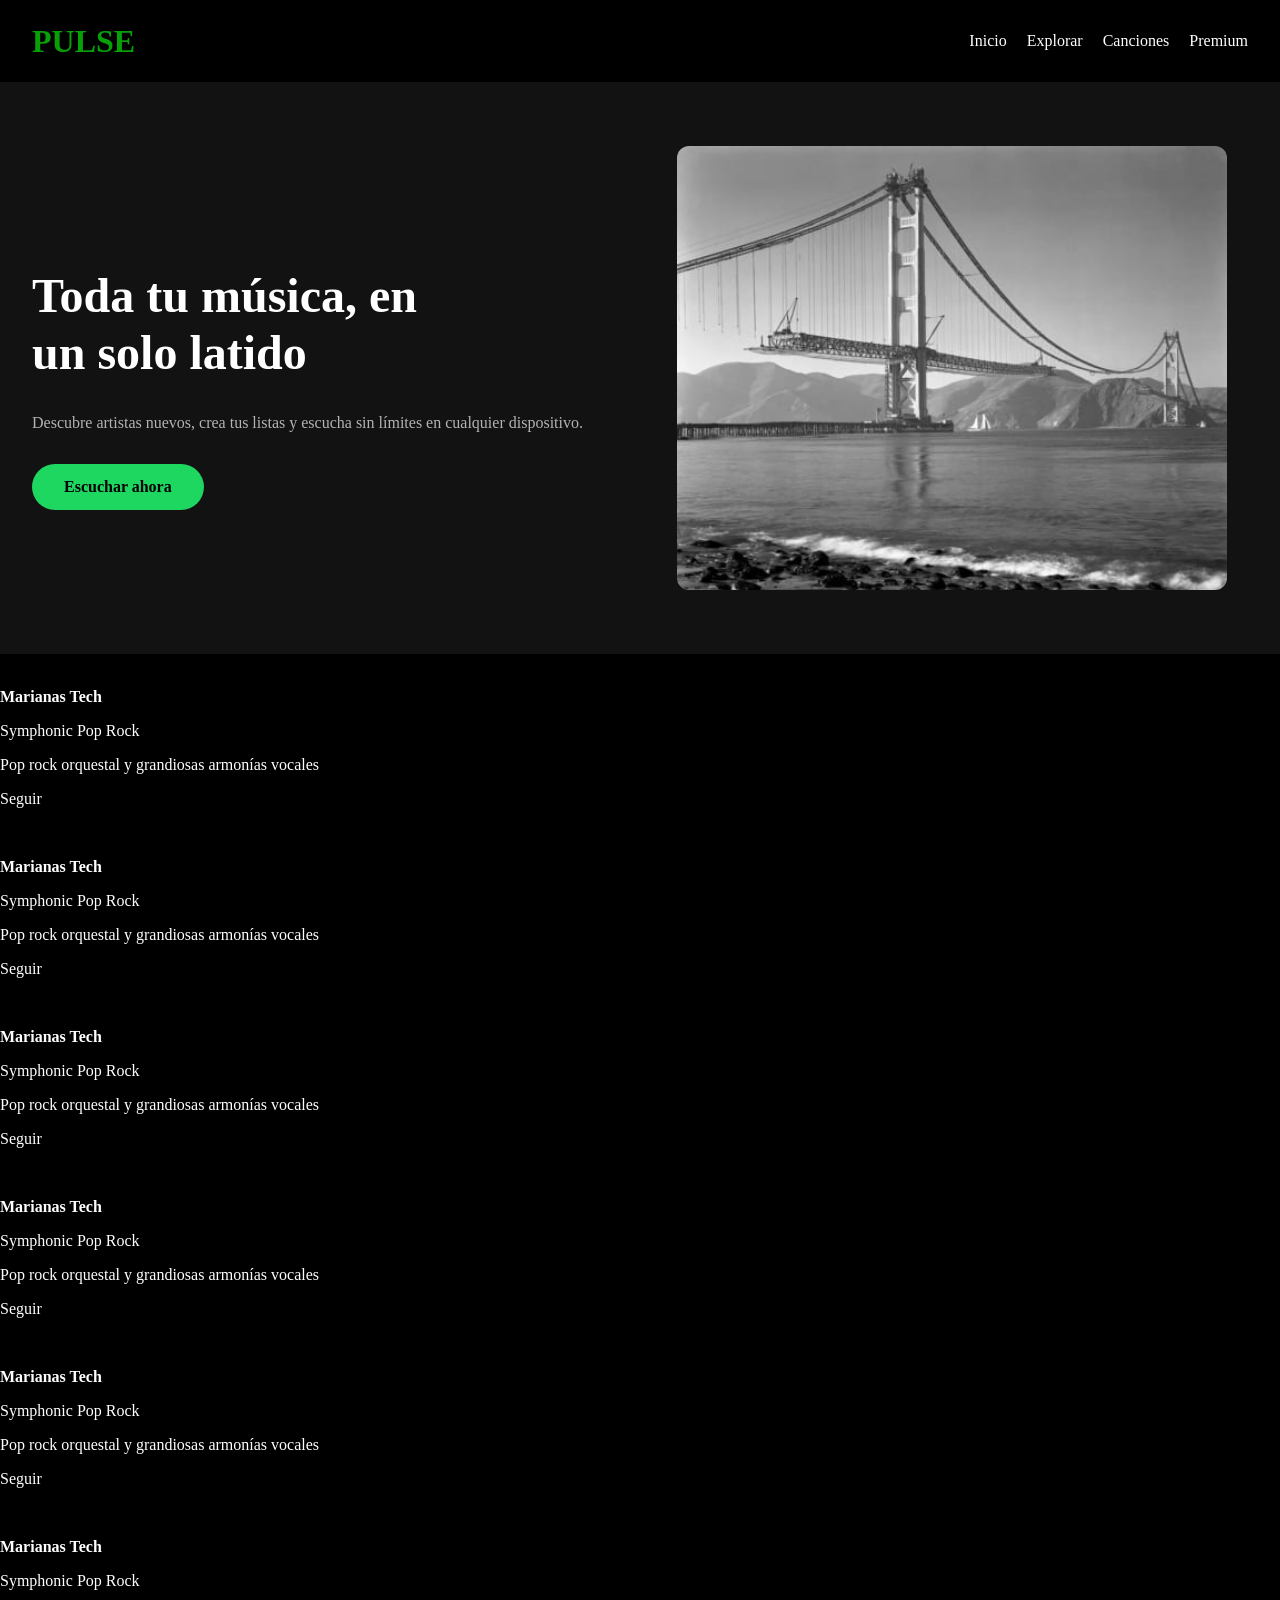
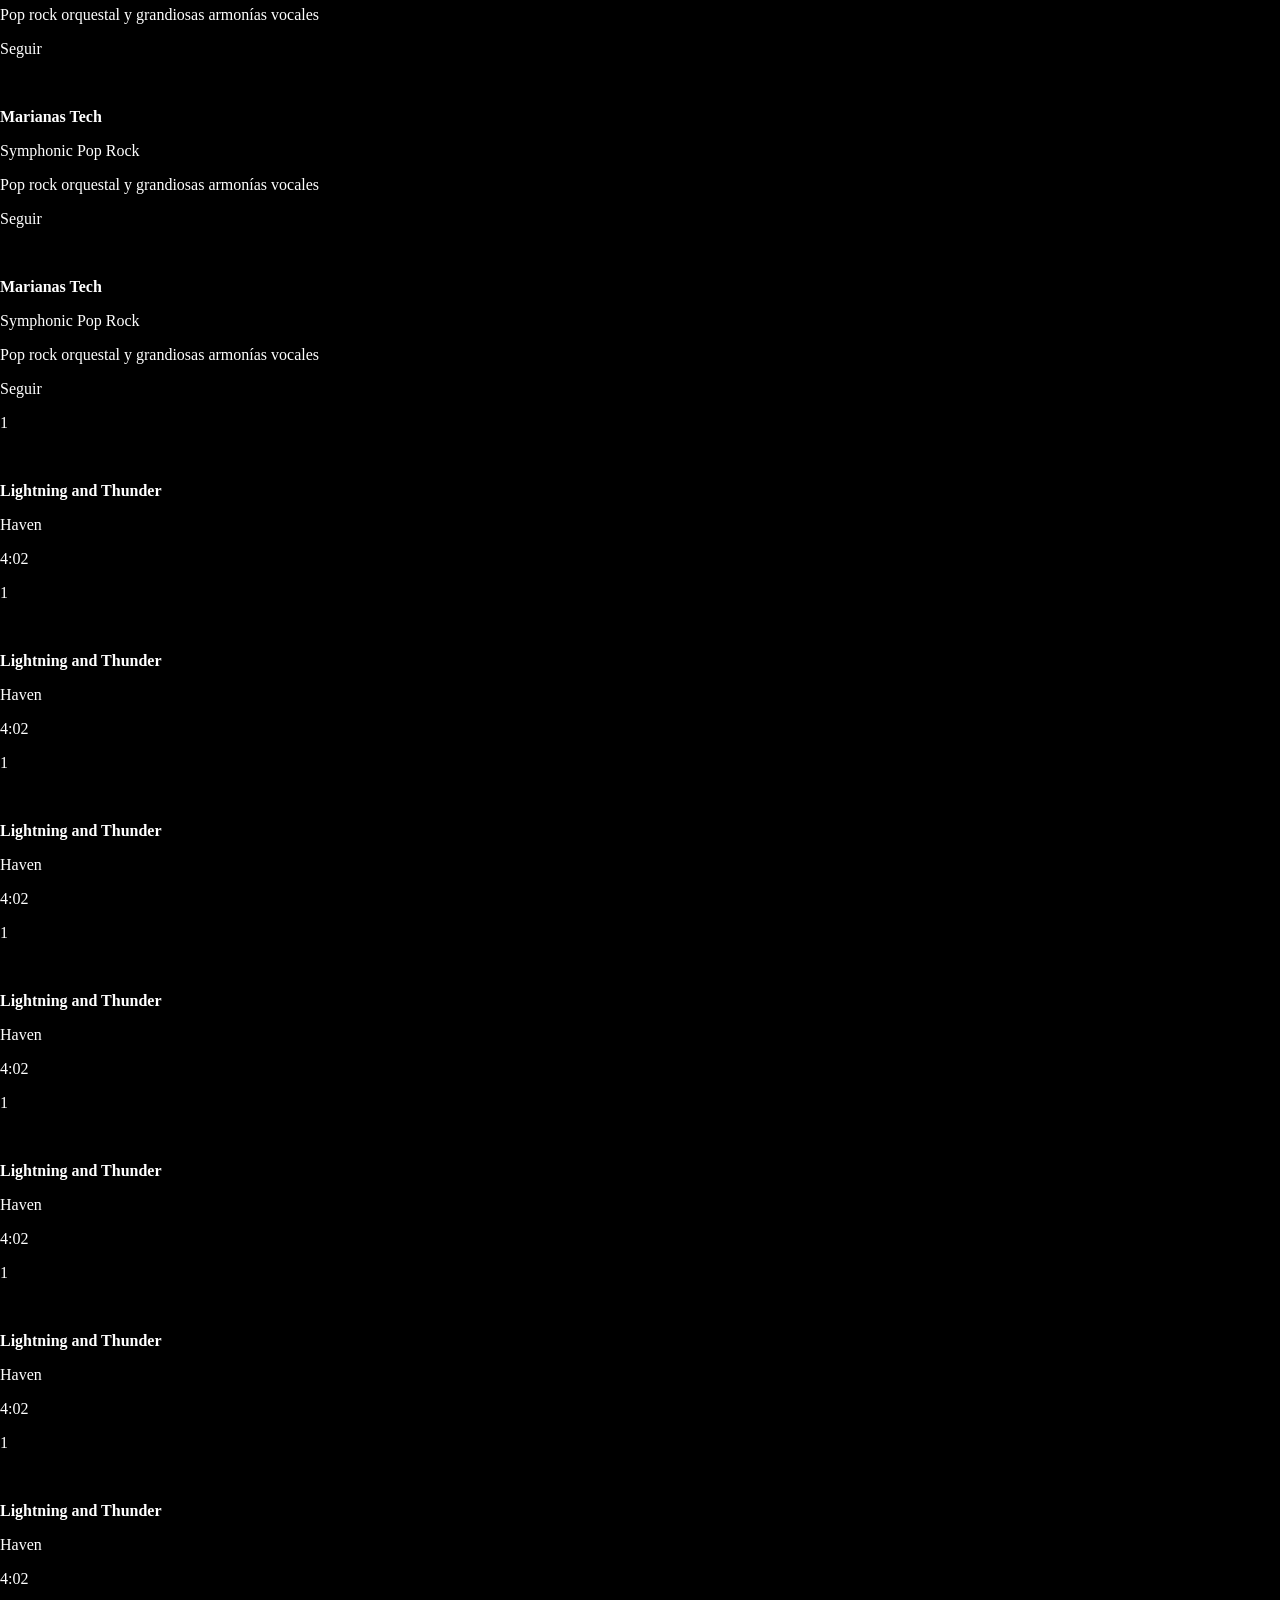
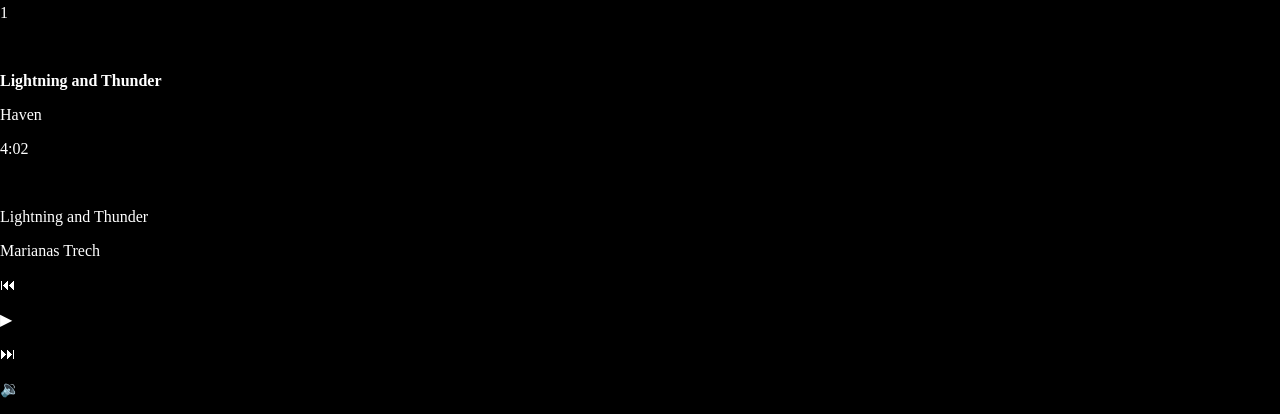
==== UT3/HernandezSanchezRodrigo_Flexbox/src/main.html @ 33fc1d74 "d" ====
<!DOCTYPE html>
<html lang="es">
<head>
    <meta charset="UTF-8">
    <meta name="viewport" content="width=ç, initial-scale=1.0">
    <title>Spotify - Flexbox</title>
    <link rel="stylesheet" href="../css/principal.css">
</head>
<body>
    <header>
        <h1>PULSE</h1>

        <nav>
            <ul>
                <li><a href="#">Inicio</a></li>
                <li><a href="#">Explorar</a></li>
                <li><a href="#">Canciones</a></li>
                <li><a href="#">Premium</a></li>
            </ul>
        </nav>
    </header>

    <main>
        
        <section class="hero">
            <div class="hero-texto">
                <h1>Toda tu música, en<br>un solo latido</h1>
                <p>Descubre artistas nuevos, crea tus listas y escucha sin límites en cualquier dispositivo.</p>
                <a href="#" class="btn-escuchar">Escuchar ahora</a>
            </div>
            <div class="hero-imagen">
                <img src="../img/goldenGate.jpg" alt="Puente en blanco y negro">
            </div>
        </section>

        <section id="artistas">
            <!--Tarjeta 1-->
            <div class="tarjetaArtista">
                <img src="" alt="">
                <p><strong>Marianas Tech</strong></p>
                <p>Symphonic Pop Rock</p>
                <p>Pop rock orquestal y grandiosas armonías vocales</p>
                <p>Seguir</p>
            </div>

            <!--Tarjeta 2-->
            <div class="tarjetaArtista">
                <img src="" alt="">
                <p><strong>Marianas Tech</strong></p>
                <p>Symphonic Pop Rock</p>
                <p>Pop rock orquestal y grandiosas armonías vocales</p>
                <p>Seguir</p>
            </div>

            <!--Tarjeta 3-->
            <div class="tarjetaArtista">
                <img src="" alt="">
                <p><strong>Marianas Tech</strong></p>
                <p>Symphonic Pop Rock</p>
                <p>Pop rock orquestal y grandiosas armonías vocales</p>
                <p>Seguir</p>
            </div>

            <!--Tarjeta 4-->
            <div class="tarjetaArtista">
                <img src="" alt="">
                <p><strong>Marianas Tech</strong></p>
                <p>Symphonic Pop Rock</p>
                <p>Pop rock orquestal y grandiosas armonías vocales</p>
                <p>Seguir</p>
            </div>

            <!--Tarjeta 5-->
            <div class="tarjetaArtista">
                <img src="" alt="">
                <p><strong>Marianas Tech</strong></p>
                <p>Symphonic Pop Rock</p>
                <p>Pop rock orquestal y grandiosas armonías vocales</p>
                <p>Seguir</p>
            </div>

            <!--Tarjeta 6-->
            <div class="tarjetaArtista">
                <img src="" alt="">
                <p><strong>Marianas Tech</strong></p>
                <p>Symphonic Pop Rock</p>
                <p>Pop rock orquestal y grandiosas armonías vocales</p>
                <p>Seguir</p>
            </div>

            <!--Tarjeta 7-->
            <div class="tarjetaArtista">
                <img src="" alt="">
                <p><strong>Marianas Tech</strong></p>
                <p>Symphonic Pop Rock</p>
                <p>Pop rock orquestal y grandiosas armonías vocales</p>
                <p>Seguir</p>
            </div>

            <!--Tarjeta 8-->
            <div class="tarjetaArtista">
                <img src="" alt="">
                <p><strong>Marianas Tech</strong></p>
                <p>Symphonic Pop Rock</p>
                <p>Pop rock orquestal y grandiosas armonías vocales</p>
                <p>Seguir</p>
            </div>
        </section>
        
        <section id="listaCanciones">

            <!--Canción 1-->
            <div class="listaCanciones">
                <p>1</p>
                <img src="" alt="">
                <p><strong>Lightning and Thunder</strong></p>
                <p>Haven</p>
                <p>4:02</p>
            </div>

            <!--Canción 2-->
            <div class="listaCanciones">
                <p>1</p>
                <img src="" alt="">
                <p><strong>Lightning and Thunder</strong></p>
                <p>Haven</p>
                <p>4:02</p>
            </div>

            <!--Canción 3-->
            <div class="listaCanciones">
                <p>1</p>
                <img src="" alt="">
                <p><strong>Lightning and Thunder</strong></p>
                <p>Haven</p>
                <p>4:02</p>
            </div>

            <!--Canción 4-->
            <div class="listaCanciones">
                <p>1</p>
                <img src="" alt="">
                <p><strong>Lightning and Thunder</strong></p>
                <p>Haven</p>
                <p>4:02</p>
            </div>

            <!--Canción 5-->
            <div class="listaCanciones">
                <p>1</p>
                <img src="" alt="">
                <p><strong>Lightning and Thunder</strong></p>
                <p>Haven</p>
                <p>4:02</p>
            </div>

            <!--Canción 6-->
            <div class="listaCanciones">
                <p>1</p>
                <img src="" alt="">
                <p><strong>Lightning and Thunder</strong></p>
                <p>Haven</p>
                <p>4:02</p>
            </div>

            <!--Canción 7-->
            <div class="listaCanciones">
                <p>1</p>
                <img src="" alt="">
                <p><strong>Lightning and Thunder</strong></p>
                <p>Haven</p>
                <p>4:02</p>
            </div>

            <!--Canción 8-->
            <div class="listaCanciones">
                <p>1</p>
                <img src="" alt="">
                <p><strong>Lightning and Thunder</strong></p>
                <p>Haven</p>
                <p>4:02</p>
            </div>
        </section>
    </main>

    <footer id="reproductor">
        <img src="" alt="">
        <p>Lightning and Thunder</p>
        <p>Marianas Trech</p>

        <p>⏮</p>
        <p>▶</p>
        <p>⏭</p>

        <p>🔉</p>

    </footer>
        
</body>
</html>
---- UT3/HernandezSanchezRodrigo_Flexbox/css/principal.css ----
body{
    background-color: black;
    color: white;
    margin: 0;
}

a{
    text-decoration: none;
    color: white;
}

a:visited{
    color: white;
}

header{
    display: flex;
    flex-direction: column;    
    align-items: center;    
    justify-content: center;
    padding: 16px;
}

header nav {
    display: flex;
    align-items: center;
}
header h1 {
    color: rgb(7, 161, 7);
    margin: 0;
}

header ul{
    display: flex;
    list-style: none;
    padding: 0;
    gap: 20px;
}

@media (min-width: 768px) {
    header {
        flex-direction: row;       
        justify-content: space-between; 
        align-items: center;       
        padding: 16px 32px;
    }
}

.hero {
    display: flex;
    flex-direction: row;       
    flex-wrap: wrap;          
    justify-content: space-between;
    align-items: center;
    background-color: #121212; 
    color: white;
    padding: 64px 32px;
    gap: 32px;
}

.hero-texto {
    display: flex;
    flex-direction: column;    
    justify-content: center;
    flex: 1;                   
    min-width: 300px;         
}

.hero-texto h1 {
    font-size: 48px;
    font-weight: bold;
    margin-bottom: 16px;
    line-height: 1.2;
}

.hero-texto p {
    font-size: 16px;
    color: #b3b3b3;
    margin-bottom: 32px;
}

.btn-escuchar {
    display: inline-flex;
    align-items: center;
    justify-content: center;
    background-color: #1ed760;
    color: black;
    font-weight: bold;
    padding: 14px 32px;
    border-radius: 30px;
    text-decoration: none;
    width: fit-content;
}

.hero-imagen {
    display: flex;
    flex: 1;
    justify-content: center;
    align-items: center;
    min-width: 300px;
}

.hero-imagen img {
    width: 100%;
    max-width: 550px;
    height: auto;
    border-radius: 12px;        
    object-fit: cover;
}

@media (max-width: 768px) {
    .hero {
        flex-direction: column; 
        text-align: left;
    }
    
    .hero-texto {
        align-items: flex-start;
    }
}
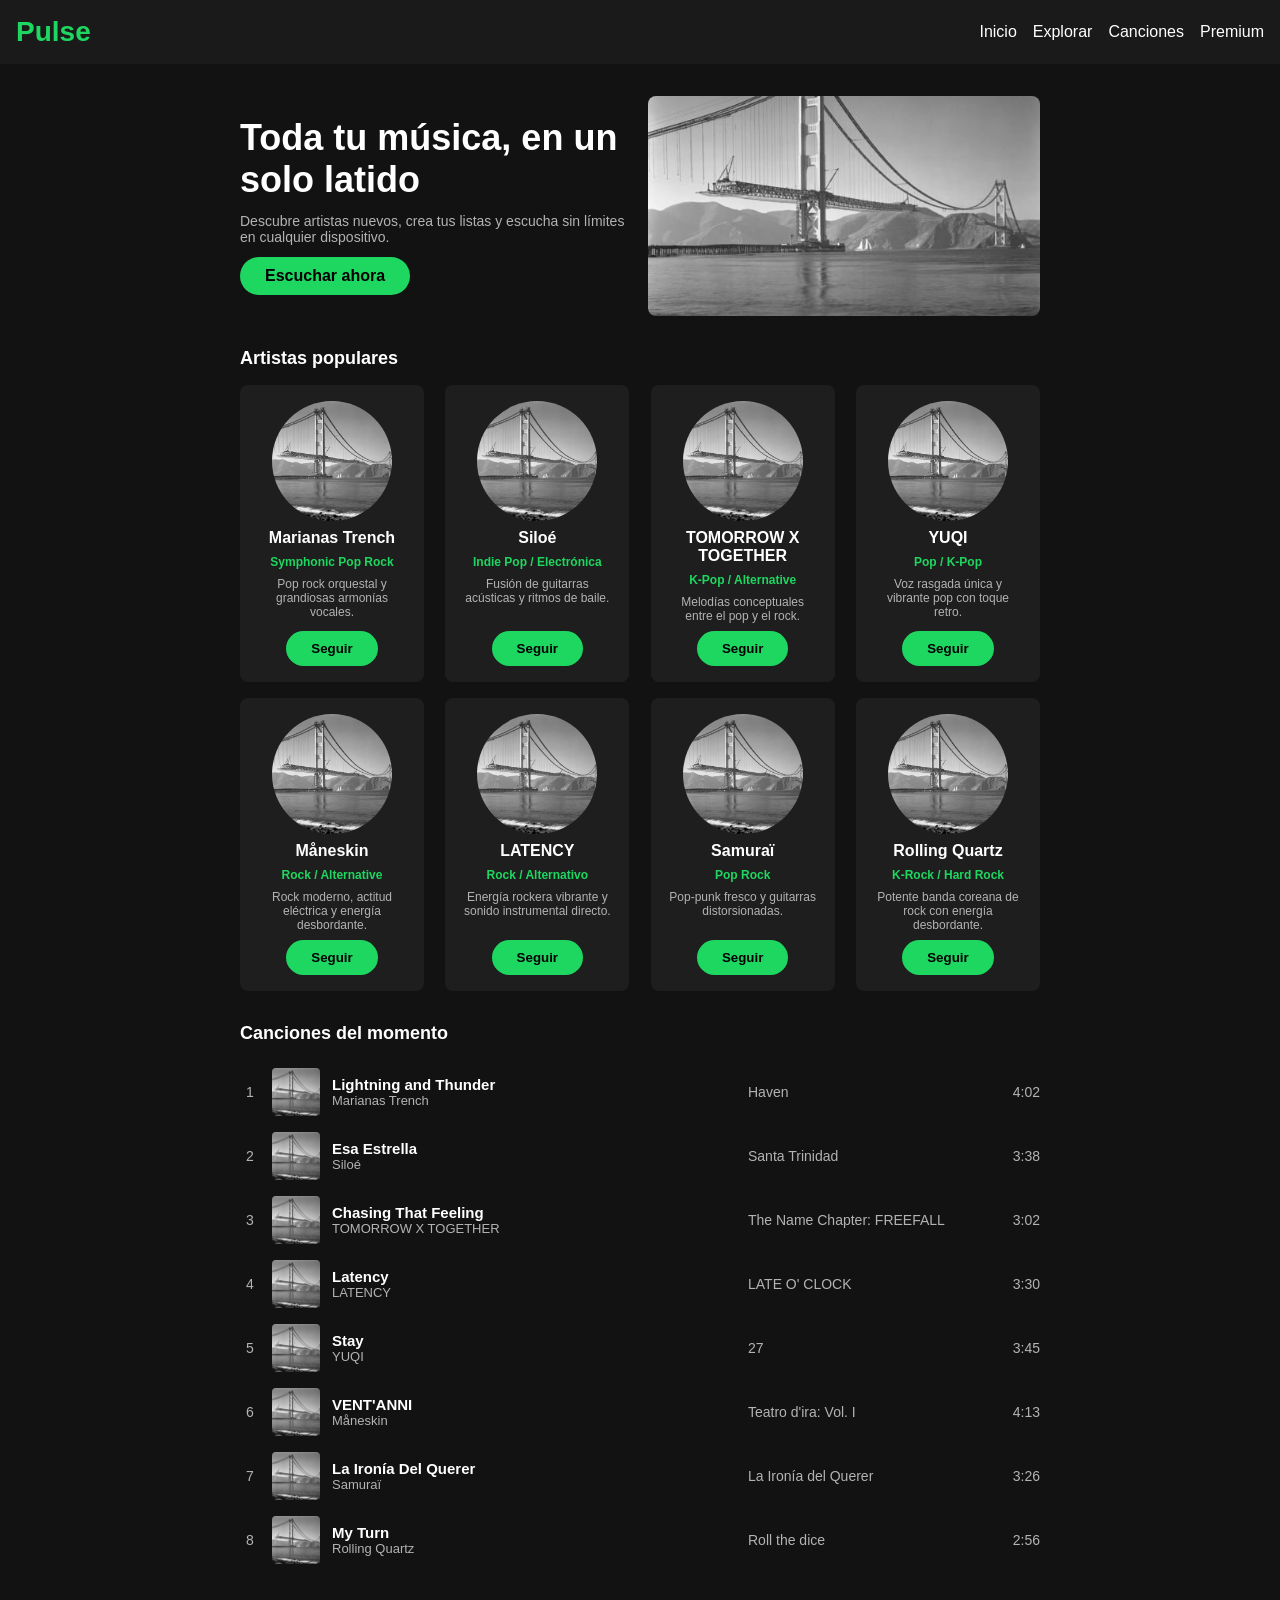
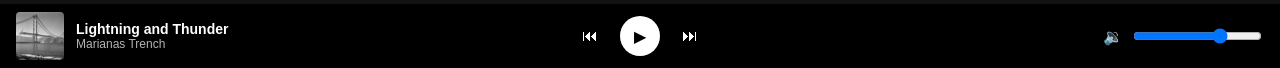
==== commit c11b2355: "asjd" ====
--- a/UT3/HernandezSanchezRodrigo_Flexbox/src/main.html
+++ b/UT3/HernandezSanchezRodrigo_Flexbox/src/main.html
@@ -2,199 +2,238 @@
 <html lang="es">
 <head>
     <meta charset="UTF-8">
-    <meta name="viewport" content="width=ç, initial-scale=1.0">
-    <title>Spotify - Flexbox</title>
+    <meta name="viewport" content="width=device-width, initial-scale=1.0">
+    <title>Pulse - Flexbox</title>
     <link rel="stylesheet" href="../css/principal.css">
 </head>
+
 <body>
-    <header>
-        <h1>PULSE</h1>
+    <header class="cabecera">
+        <a href="#" class="logo"><strong>Pulse</strong></a>
 
         <nav>
-            <ul>
+            <ul class="menu">
                 <li><a href="#">Inicio</a></li>
-                <li><a href="#">Explorar</a></li>
-                <li><a href="#">Canciones</a></li>
+                <li><a href="#artistas">Explorar</a></li>
+                <li><a href="#canciones">Canciones</a></li>
                 <li><a href="#">Premium</a></li>
             </ul>
         </nav>
     </header>
 
-    <main>
-        
+    <main class="contenido">
+
+        <!--Hero-->
         <section class="hero">
             <div class="hero-texto">
-                <h1>Toda tu música, en<br>un solo latido</h1>
+                <h1>Toda tu música, en un solo latido</h1>
                 <p>Descubre artistas nuevos, crea tus listas y escucha sin límites en cualquier dispositivo.</p>
-                <a href="#" class="btn-escuchar">Escuchar ahora</a>
-            </div>
+                <a href="#" class="boton"><strong>Escuchar ahora</strong></a>
+
+            </div>
+            
             <div class="hero-imagen">
                 <img src="../img/goldenGate.jpg" alt="Puente en blanco y negro">
             </div>
         </section>
 
-        <section id="artistas">
-            <!--Tarjeta 1-->
-            <div class="tarjetaArtista">
-                <img src="" alt="">
-                <p><strong>Marianas Tech</strong></p>
-                <p>Symphonic Pop Rock</p>
-                <p>Pop rock orquestal y grandiosas armonías vocales</p>
-                <p>Seguir</p>
-            </div>
-
-            <!--Tarjeta 2-->
-            <div class="tarjetaArtista">
-                <img src="" alt="">
-                <p><strong>Marianas Tech</strong></p>
-                <p>Symphonic Pop Rock</p>
-                <p>Pop rock orquestal y grandiosas armonías vocales</p>
-                <p>Seguir</p>
-            </div>
-
-            <!--Tarjeta 3-->
-            <div class="tarjetaArtista">
-                <img src="" alt="">
-                <p><strong>Marianas Tech</strong></p>
-                <p>Symphonic Pop Rock</p>
-                <p>Pop rock orquestal y grandiosas armonías vocales</p>
-                <p>Seguir</p>
-            </div>
-
-            <!--Tarjeta 4-->
-            <div class="tarjetaArtista">
-                <img src="" alt="">
-                <p><strong>Marianas Tech</strong></p>
-                <p>Symphonic Pop Rock</p>
-                <p>Pop rock orquestal y grandiosas armonías vocales</p>
-                <p>Seguir</p>
-            </div>
-
-            <!--Tarjeta 5-->
-            <div class="tarjetaArtista">
-                <img src="" alt="">
-                <p><strong>Marianas Tech</strong></p>
-                <p>Symphonic Pop Rock</p>
-                <p>Pop rock orquestal y grandiosas armonías vocales</p>
-                <p>Seguir</p>
-            </div>
-
-            <!--Tarjeta 6-->
-            <div class="tarjetaArtista">
-                <img src="" alt="">
-                <p><strong>Marianas Tech</strong></p>
-                <p>Symphonic Pop Rock</p>
-                <p>Pop rock orquestal y grandiosas armonías vocales</p>
-                <p>Seguir</p>
-            </div>
-
-            <!--Tarjeta 7-->
-            <div class="tarjetaArtista">
-                <img src="" alt="">
-                <p><strong>Marianas Tech</strong></p>
-                <p>Symphonic Pop Rock</p>
-                <p>Pop rock orquestal y grandiosas armonías vocales</p>
-                <p>Seguir</p>
-            </div>
-
-            <!--Tarjeta 8-->
-            <div class="tarjetaArtista">
-                <img src="" alt="">
-                <p><strong>Marianas Tech</strong></p>
-                <p>Symphonic Pop Rock</p>
-                <p>Pop rock orquestal y grandiosas armonías vocales</p>
-                <p>Seguir</p>
+        <!--Artistas-->
+        <section id="artistas" class="artistas">
+            <h2>Artistas populares</h2>
+
+            <div class="artistas-lista">
+
+                <!--1-->
+                <article class="artista">
+                    <img src="../img/goldenGate.jpg" alt="Foto de Marianas Trench">
+                    <h3>Marianas Trench</h3>
+                    <p class="artista-genero">Symphonic Pop Rock</p>
+                    <p class="artista-descripcion">Pop rock orquestal y grandiosas armonías vocales.</p>
+                    <button type="button" class="boton">Seguir</button>
+                </article>
+
+                <!--2-->
+                <article class="artista">
+                    <img src="../img/goldenGate.jpg" alt="Foto de Siloé">
+                    <h3>Siloé</h3>
+                    <p class="artista-genero">Indie Pop / Electrónica</p>
+                    <p class="artista-descripcion">Fusión de guitarras acústicas y ritmos de baile.</p>
+                    <button type="button" class="boton">Seguir</button>
+                </article>
+
+                <!--3-->
+                <article class="artista">
+                    <img src="../img/goldenGate.jpg" alt="Foto de TOMORROW X TOGETHER">
+                    <h3>TOMORROW X TOGETHER</h3>
+                    <p class="artista-genero">K-Pop / Alternative</p>
+                    <p class="artista-descripcion">Melodías conceptuales entre el pop y el rock.</p>
+                    <button type="button" class="boton">Seguir</button>
+                </article>
+
+                <!--4-->
+                <article class="artista">
+                    <img src="../img/goldenGate.jpg" alt="Foto de YUQI">
+                    <h3>YUQI</h3>
+                    <p class="artista-genero">Pop / K-Pop</p>
+                    <p class="artista-descripcion">Voz rasgada única y vibrante pop con toque retro.</p>
+                    <button type="button" class="boton">Seguir</button>
+                </article>
+
+                <!--5-->
+                <article class="artista">
+                    <img src="../img/goldenGate.jpg" alt="Foto de Måneskin">
+                    <h3>Måneskin</h3>
+                    <p class="artista-genero">Rock / Alternative</p>
+                    <p class="artista-descripcion">Rock moderno, actitud eléctrica y energía desbordante.</p>
+                    <button type="button" class="boton">Seguir</button>
+                </article>
+
+                <!--6-->
+                <article class="artista">
+                    <img src="../img/goldenGate.jpg" alt="Foto de LATENCY">
+                    <h3>LATENCY</h3>
+                    <p class="artista-genero">Rock / Alternativo</p>
+                    <p class="artista-descripcion">Energía rockera vibrante y sonido instrumental directo.</p>
+                    <button type="button" class="boton">Seguir</button>
+                </article>
+
+                <!--7-->
+                <article class="artista">
+                    <img src="../img/goldenGate.jpg" alt="Foto de Samuraï">
+                    <h3>Samuraï</h3>
+                    <p class="artista-genero">Pop Rock</p>
+                    <p class="artista-descripcion">Pop-punk fresco y guitarras distorsionadas.</p>
+                    <button type="button" class="boton">Seguir</button>
+                </article>
+
+                <!--8-->
+                <article class="artista">
+                    <img src="../img/goldenGate.jpg" alt="Foto de Rolling Quartz">
+                    <h3>Rolling Quartz</h3>
+                    <p class="artista-genero">K-Rock / Hard Rock</p>
+                    <p class="artista-descripcion">Potente banda coreana de rock con energía desbordante.</p>
+                    <button type="button" class="boton">Seguir</button>
+                </article>
+
             </div>
         </section>
-        
-        <section id="listaCanciones">
-
-            <!--Canción 1-->
-            <div class="listaCanciones">
-                <p>1</p>
-                <img src="" alt="">
-                <p><strong>Lightning and Thunder</strong></p>
-                <p>Haven</p>
-                <p>4:02</p>
-            </div>
-
-            <!--Canción 2-->
-            <div class="listaCanciones">
-                <p>1</p>
-                <img src="" alt="">
-                <p><strong>Lightning and Thunder</strong></p>
-                <p>Haven</p>
-                <p>4:02</p>
-            </div>
-
-            <!--Canción 3-->
-            <div class="listaCanciones">
-                <p>1</p>
-                <img src="" alt="">
-                <p><strong>Lightning and Thunder</strong></p>
-                <p>Haven</p>
-                <p>4:02</p>
-            </div>
-
-            <!--Canción 4-->
-            <div class="listaCanciones">
-                <p>1</p>
-                <img src="" alt="">
-                <p><strong>Lightning and Thunder</strong></p>
-                <p>Haven</p>
-                <p>4:02</p>
-            </div>
-
-            <!--Canción 5-->
-            <div class="listaCanciones">
-                <p>1</p>
-                <img src="" alt="">
-                <p><strong>Lightning and Thunder</strong></p>
-                <p>Haven</p>
-                <p>4:02</p>
-            </div>
-
-            <!--Canción 6-->
-            <div class="listaCanciones">
-                <p>1</p>
-                <img src="" alt="">
-                <p><strong>Lightning and Thunder</strong></p>
-                <p>Haven</p>
-                <p>4:02</p>
-            </div>
-
-            <!--Canción 7-->
-            <div class="listaCanciones">
-                <p>1</p>
-                <img src="" alt="">
-                <p><strong>Lightning and Thunder</strong></p>
-                <p>Haven</p>
-                <p>4:02</p>
-            </div>
-
-            <!--Canción 8-->
-            <div class="listaCanciones">
-                <p>1</p>
-                <img src="" alt="">
-                <p><strong>Lightning and Thunder</strong></p>
-                <p>Haven</p>
-                <p>4:02</p>
-            </div>
+
+        <!--Canciones-->
+        <section id="canciones" class="canciones">
+            <h2>Canciones del momento</h2>
+
+            <ol class="canciones-lista">
+                <li class="cancion">
+                    <span class="cancion-numero">1</span>
+                    <img src="../img/goldenGate.jpg" alt="Portada de Haven">
+                    <div class="cancion-info">
+                        <h3>Lightning and Thunder</h3>
+                        <p>Marianas Trench</p>
+                    </div>
+                    <p class="cancion-album">Haven</p>
+                    <p class="cancion-duracion">4:02</p>
+                </li>
+
+                <li class="cancion">
+                    <span class="cancion-numero">2</span>
+                    <img src="../img/goldenGate.jpg" alt="Portada de Santa Trinidad">
+                    <div class="cancion-info">
+                        <h3>Esa Estrella</h3>
+                        <p>Siloé</p>
+                    </div>
+                    <p class="cancion-album">Santa Trinidad</p>
+                    <p class="cancion-duracion">3:38</p>
+                </li>
+
+                <li class="cancion">
+                    <span class="cancion-numero">3</span>
+                    <img src="../img/goldenGate.jpg" alt="Portada de The Name Chapter: FREEFALL">
+                    <div class="cancion-info">
+                        <h3>Chasing That Feeling</h3>
+                        <p>TOMORROW X TOGETHER</p>
+                    </div>
+                    <p class="cancion-album">The Name Chapter: FREEFALL</p>
+                    <p class="cancion-duracion">3:02</p>
+                </li>
+
+                <li class="cancion">
+                    <span class="cancion-numero">4</span>
+                    <img src="../img/goldenGate.jpg" alt="Portada de LATE O' CLOCK">
+                    <div class="cancion-info">
+                        <h3>Latency</h3>
+                        <p>LATENCY</p>
+                    </div>
+                    <p class="cancion-album">LATE O' CLOCK</p>
+                    <p class="cancion-duracion">3:30</p>
+                </li>
+
+                <li class="cancion">
+                    <span class="cancion-numero">5</span>
+                    <img src="../img/goldenGate.jpg" alt="Portada de 27">
+                    <div class="cancion-info">
+                        <h3>Stay</h3>
+                        <p>YUQI</p>
+                    </div>
+                    <p class="cancion-album">27</p>
+                    <p class="cancion-duracion">3:45</p>
+                </li>
+
+                <li class="cancion">
+                    <span class="cancion-numero">6</span>
+                    <img src="../img/goldenGate.jpg" alt="Portada de Teatro d'ira: Vol. I">
+                    <div class="cancion-info">
+                        <h3>VENT'ANNI</h3>
+                        <p>Måneskin</p>
+                    </div>
+                    <p class="cancion-album">Teatro d'ira: Vol. I</p>
+                    <p class="cancion-duracion">4:13</p>
+                </li>
+
+                <li class="cancion">
+                    <span class="cancion-numero">7</span>
+                    <img src="../img/goldenGate.jpg" alt="Portada de La Ironía del Querer">
+                    <div class="cancion-info">
+                        <h3>La Ironía Del Querer</h3>
+                        <p>Samuraï</p>
+                    </div>
+                    <p class="cancion-album">La Ironía del Querer</p>
+                    <p class="cancion-duracion">3:26</p>
+                </li>
+
+                <li class="cancion">
+                    <span class="cancion-numero">8</span>
+                    <img src="../img/goldenGate.jpg" alt="Portada de Roll the dice">
+                    <div class="cancion-info">
+                        <h3>My Turn</h3>
+                        <p>Rolling Quartz</p>
+                    </div>
+                    <p class="cancion-album">Roll the dice</p>
+                    <p class="cancion-duracion">2:56</p>
+                </li>
+            </ol>
         </section>
     </main>
 
-    <footer id="reproductor">
-        <img src="" alt="">
-        <p>Lightning and Thunder</p>
-        <p>Marianas Trech</p>
-
-        <p>⏮</p>
-        <p>▶</p>
-        <p>⏭</p>
-
-        <p>🔉</p>
-
+    <!--Reproductor-->
+    <footer class="reproductor">
+        <div class="reproductor-cancion">
+            <img src="../img/goldenGate.jpg" alt="Portada de Haven">
+            <div class="reproductor-datos">
+                <p class="reproductor-titulo">Lightning and Thunder</p>
+                <p class="reproductor-artista">Marianas Trench</p>
+            </div>
+        </div>
+
+        <div class="reproductor-controles">
+            <button type="button" class="control control-extra">⏮</button>
+            <button type="button" class="control control-play">▶</button>
+            <button type="button" class="control control-extra">⏭</button>
+        </div>
+
+        <div class="reproductor-volumen">
+            <span>🔉</span>
+            <input type="range" min="0" max="100" value="70">
+        </div>
     </footer>
-        
 </body>
 </html>
--- a/UT3/HernandezSanchezRodrigo_Flexbox/css/principal.css
+++ b/UT3/HernandezSanchezRodrigo_Flexbox/css/principal.css
@@ -1,120 +1,446 @@
-body{
-    background-color: black;
-    color: white;
+/*VARIABLES*/
+:root {
+    --verde: #1ed760;
+    --fondo: #121212;
+    --cabecera: #1a1a1a;
+    --tarjeta: #1e1e1e;
+    --gris: #b3b3b3;
+    --blanco: white;
+    --negro: black;
+
+    --espacio-s: 8px;
+    --espacio-m: 16px;
+    --espacio-l: 32px;
+}
+
+/*BODY*/
+/* El html mide toda la ventana para que el min-height del body funcione */
+html {
+    height: 100%;
+}
+
+/* Columna flex que mide como mínimo toda la ventana */
+body {
     margin: 0;
-}
-
-a{
+    min-height: 100%;
+    display: flex;
+    flex-direction: column;
+    font-family: Arial, sans-serif;
+    background-color: var(--fondo);
+    color: var(--blanco);
+}
+
+/* Enlaces sin subrayado */
+a {
     text-decoration: none;
-    color: white;
-}
-
-a:visited{
-    color: white;
-}
-
-header{
-    display: flex;
-    flex-direction: column;    
-    align-items: center;    
+}
+
+/* Las imágenes no se salen de su contenedor */
+img {
+    max-width: 100%;
+}
+
+/* Quita el margen por defecto de títulos y párrafos */
+.hero-texto h1,
+.hero-texto p,
+.artista h3,
+.artista-genero,
+.artista-descripcion,
+.cancion-info h3,
+.cancion-info p,
+.cancion-album,
+.cancion-duracion,
+.reproductor-titulo,
+.reproductor-artista {
+    margin: 0;
+}
+
+/* Botón verde reutilizable, con el texto centrado */
+.boton {
+    display: flex;
     justify-content: center;
-    padding: 16px;
-}
-
-header nav {
-    display: flex;
-    align-items: center;
-}
-header h1 {
-    color: rgb(7, 161, 7);
+    padding: 10px 25px;
+    border: none;
+    border-radius: 30px;
+    background-color: var(--verde);
+    color: var(--negro);
+    font-weight: bold;
+}
+
+/* ---------- HEADER ---------- */
+/* Móvil: logo arriba y menú debajo, todo centrado */
+.cabecera {
+    display: flex;
+    flex-direction: column;
+    align-items: center;
+    gap: var(--espacio-s);
+    padding: var(--espacio-m);
+    background-color: var(--cabecera);
+}
+
+/* Logo verde */
+.logo {
+    font-size: 28px;
+    font-weight: bold;
+    color: var(--verde);
+}
+
+/* Menú en fila que salta de línea si no cabe */
+.menu {
+    display: flex;
+    flex-wrap: wrap;
+    justify-content: center;
+    gap: var(--espacio-m);
     margin: 0;
-}
-
-header ul{
-    display: flex;
+    padding: 0;
     list-style: none;
-    padding: 0;
-    gap: 20px;
-}
-
-@media (min-width: 768px) {
-    header {
-        flex-direction: row;       
-        justify-content: space-between; 
-        align-items: center;       
-        padding: 16px 32px;
-    }
-}
-
+}
+
+/* Enlaces del menú en blanco */
+.menu a {
+    color: var(--blanco);
+}
+
+/* ---------- MAIN ---------- */
+/* Ocupa el espacio libre (empuja el reproductor abajo) y se centra */
+.contenido {
+    flex: 1;
+    width: 90%;
+    max-width: 800px;
+    margin: 0 auto;
+    padding: var(--espacio-m) 0;
+}
+
+/* ---------- HERO ---------- */
+/* Móvil: texto y luego imagen, en columna y centrados */
 .hero {
     display: flex;
-    flex-direction: row;       
-    flex-wrap: wrap;          
-    justify-content: space-between;
-    align-items: center;
-    background-color: #121212; 
-    color: white;
-    padding: 64px 32px;
-    gap: 32px;
-}
-
+    flex-direction: column;
+    align-items: center;
+    gap: var(--espacio-m);
+    margin-bottom: var(--espacio-l);
+    text-align: center;
+}
+
+/* Título, párrafo y botón en columna centrada */
 .hero-texto {
     display: flex;
-    flex-direction: column;    
-    justify-content: center;
-    flex: 1;                   
-    min-width: 300px;         
-}
-
+    flex-direction: column;
+    align-items: center;
+    gap: 12px;
+}
+
+/* Título del hero */
 .hero-texto h1 {
-    font-size: 48px;
-    font-weight: bold;
-    margin-bottom: 16px;
-    line-height: 1.2;
-}
-
+    font-size: 24px;
+}
+
+/* Párrafo del hero en gris */
 .hero-texto p {
-    font-size: 16px;
-    color: #b3b3b3;
-    margin-bottom: 32px;
-}
-
-.btn-escuchar {
-    display: inline-flex;
-    align-items: center;
-    justify-content: center;
-    background-color: #1ed760;
-    color: black;
-    font-weight: bold;
-    padding: 14px 32px;
-    border-radius: 30px;
-    text-decoration: none;
-    width: fit-content;
-}
-
+    font-size: 14px;
+    color: var(--gris);
+}
+
+/* Contenedor de la imagen: flex quita el hueco bajo la imagen */
 .hero-imagen {
     display: flex;
-    flex: 1;
-    justify-content: center;
-    align-items: center;
-    min-width: 300px;
-}
-
+    width: 100%;
+    min-width: 0;
+}
+
+/* Imagen del hero a todo el ancho de su contenedor */
 .hero-imagen img {
     width: 100%;
-    max-width: 550px;
-    height: auto;
-    border-radius: 12px;        
+    height: 220px;
     object-fit: cover;
-}
-
-@media (max-width: 768px) {
+    border-radius: 8px;
+}
+
+/* ---------- ARTISTAS ---------- */
+/* Títulos de las secciones de artistas y canciones */
+.artistas h2, .canciones h2 {
+    margin: 0 0 var(--espacio-m) 0;
+    font-size: 18px;
+}
+
+/* Cards en fila que saltan de línea; las de una fila miden lo mismo de alto */
+.artistas-lista {
+    display: flex;
+    flex-direction: column;
+    flex-wrap: wrap;
+    gap: var(--espacio-m);
+    margin-bottom: var(--espacio-l);
+}
+
+/* Móvil: 1 card por línea; el width no crece, así la última fila no se estira */
+.artista {
+    display: flex;
+    flex-direction: column;
+    align-items: center;
+    gap: var(--espacio-s);
+    padding: var(--espacio-m);
+    background-color: var(--tarjeta);
+    border-radius: 8px;
+    text-align: center;
+}
+
+/* Imagen redonda sin deformarse */
+.artista img {
+    width: 120px;
+    height: 120px;
+    object-fit: cover;
+    border-radius: 50%;
+}
+
+/* Nombre del artista */
+.artista h3 {
+    font-size: 16px;
+}
+
+/* Género en verde */
+.artista-genero {
+    font-size: 12px;
+    font-weight: bold;
+    color: var(--verde);
+}
+
+/* Descripción en gris */
+.artista-descripcion {
+    font-size: 12px;
+    color: var(--gris);
+}
+
+/* El botón se pega al fondo de la card */
+.artista .boton {
+    margin-top: auto;
+}
+
+/* ---------- CANCIONES ---------- */
+/* Lista en columna sin los números del ol */
+.canciones-lista {
+    display: flex;
+    flex-direction: column;
+    margin: 0;
+    padding: 0;
+    list-style: none;
+}
+
+/* Cada fila: número, portada, info, álbum y duración alineados */
+.cancion {
+    display: flex;
+    align-items: center;
+    gap: 12px;
+    padding: var(--espacio-s) 0;
+}
+
+/* Número con ancho fijo */
+.cancion-numero {
+    flex: 0 0 20px;
+    font-size: 14px;
+    color: var(--gris);
+    text-align: center;
+}
+
+/* Portadas de la lista y del reproductor: ni se deforman ni se encogen */
+.cancion img,
+.reproductor-cancion img {
+    flex-shrink: 0;
+    width: 48px;
+    height: 48px;
+    object-fit: cover;
+    border-radius: 4px;
+}
+
+/* Título + artista ocupan todo el espacio libre */
+.cancion-info {
+    flex: 1;
+    min-width: 0;
+}
+
+/* Título de la canción */
+.cancion-info h3 {
+    font-size: 15px;
+}
+
+/* Artista de la canción */
+.cancion-info p {
+    font-size: 13px;
+    color: var(--gris);
+}
+
+/* Álbum oculto en móvil */
+.cancion-album {
+    display: none;
+    font-size: 14px;
+    color: var(--gris);
+}
+
+/* Duración alineada a la derecha */
+.cancion-duracion {
+    flex: 0 0 40px;
+    font-size: 14px;
+    color: var(--gris);
+    text-align: right;
+}
+
+/* ---------- FOOTER (REPRODUCTOR) ---------- */
+/* Móvil: canción a la izquierda y play a la derecha */
+.reproductor {
+    display: flex;
+    align-items: center;
+    justify-content: space-between;
+    gap: var(--espacio-m);
+    padding: var(--espacio-s) var(--espacio-m);
+    background-color: var(--negro);
+}
+
+/* Zona izquierda: portada + datos */
+.reproductor-cancion {
+    flex: 1;
+    display: flex;
+    align-items: center;
+    gap: 12px;
+    min-width: 0;
+}
+
+/* Título de la canción actual */
+.reproductor-titulo {
+    font-size: 14px;
+    font-weight: bold;
+}
+
+/* Artista de la canción actual */
+.reproductor-artista {
+    font-size: 12px;
+    color: var(--gris);
+}
+
+/* Zona central: controles centrados */
+.reproductor-controles {
+    display: flex;
+    align-items: center;
+    justify-content: center;
+    gap: var(--espacio-m);
+}
+
+/* Botones de control sin aspecto de botón */
+.control {
+    border: none;
+    background: none;
+    color: var(--blanco);
+    font-size: 16px;
+}
+
+/* Play: círculo blanco con el icono centrado */
+.control-play {
+    display: flex;
+    align-items: center;
+    justify-content: center;
+    width: 40px;
+    height: 40px;
+    border-radius: 50%;
+    background-color: var(--blanco);
+    color: var(--negro);
+}
+
+/* Anterior y siguiente ocultos en móvil */
+.control-extra {
+    display: none;
+}
+
+/* Zona derecha: volumen oculto en móvil */
+.reproductor-volumen {
+    display: none;
+    align-items: center;
+    justify-content: flex-end;
+    gap: var(--espacio-s);
+}
+
+/* ---------- MEDIA QUERIES ---------- */
+/* 480px (extra): el enunciado pide 2 cards por línea entre 480px y 768px */
+@media (min-width: 480px) {
+    /* Cards en fila: la primera pegada a la izquierda y la última a la derecha */
+    .artistas-lista {
+        flex-direction: row;
+        justify-content: space-between;
+    }
+
+    /* 2 cards por línea */
+    .artista {
+        width: 38%;
+    }
+}
+
+/* 768px */
+@media (min-width: 768px) {
+    /* Header: fila, logo a la izquierda y menú a la derecha */
+    .cabecera {
+        flex-direction: row;
+        justify-content: space-between;
+    }
+
+    /* Hero: fila, con el texto centrado verticalmente y a la izquierda */
     .hero {
-        flex-direction: column; 
+        flex-direction: row;
+        align-items: center;
         text-align: left;
     }
-    
+
+    /* Hero: el texto ocupa la mitad y se alinea a la izquierda */
     .hero-texto {
+        flex: 1;
         align-items: flex-start;
     }
+
+    /* Hero: la imagen ocupa la otra mitad */
+    .hero-imagen {
+        flex: 1;
+    }
+
+    /* Hero: título más grande */
+    .hero-texto h1 {
+        font-size: 32px;
+    }
+
+    /* Artistas: 4 cards por línea */
+    .artista {
+        width: 18%;
+    }
+
+    /* Canciones: se muestra el álbum */
+    .cancion-album {
+        display: flex;
+        width: 30%;
+    }
+
+    /* Reproductor: las tres zonas ocupan lo mismo */
+    .reproductor-cancion,
+    .reproductor-controles,
+    .reproductor-volumen {
+        flex: 1;
+    }
+
+    /* Reproductor: se muestran anterior, siguiente y volumen */
+    .control-extra,
+    .reproductor-volumen {
+        display: flex;
+    }
+}
+
+/* 1024px */
+@media (min-width: 1024px) {
+    /* Main: más espacio arriba y abajo */
+    .contenido {
+        padding: var(--espacio-l) 0;
+    }
+
+    /* Hero: título aún más grande */
+    .hero-texto h1 {
+        font-size: 36px;
+    }
+
+    /* Artistas: cards algo más anchas */
+    .artista {
+        width: 19%;
+    }
 }
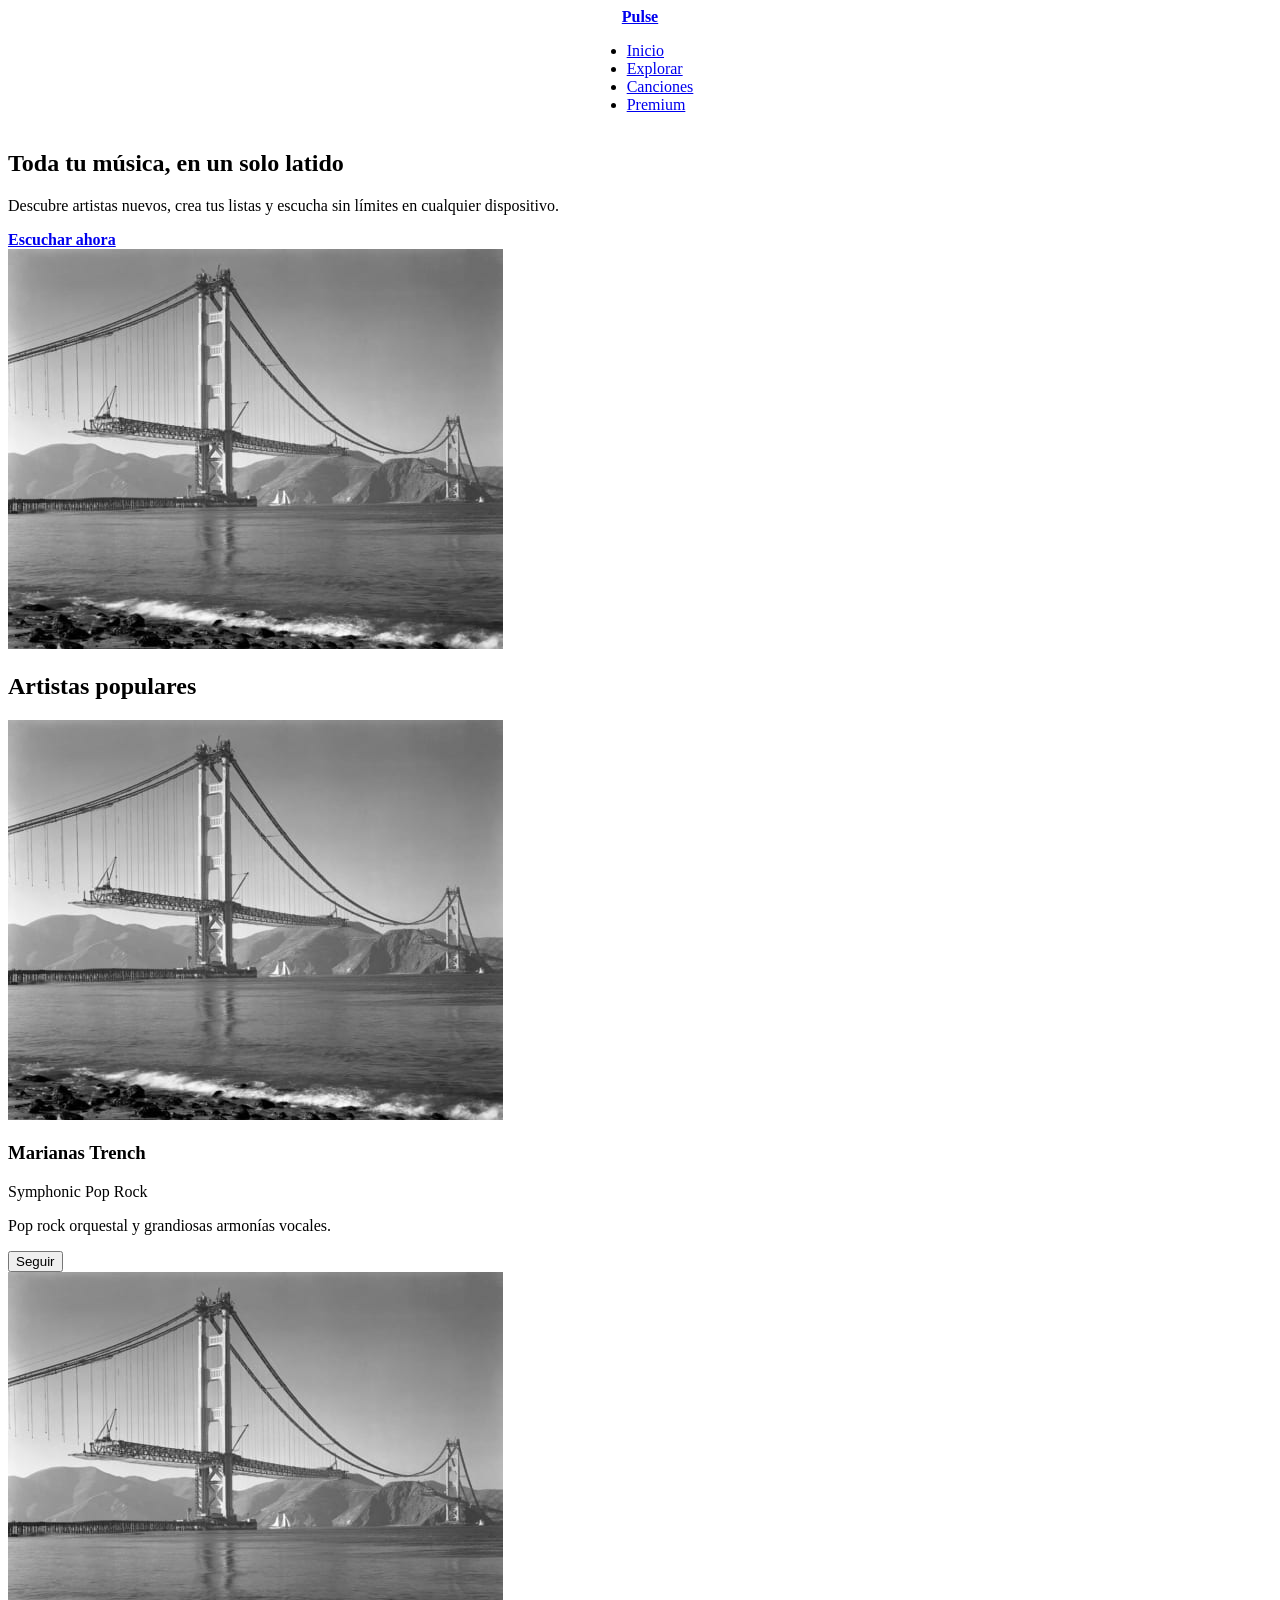
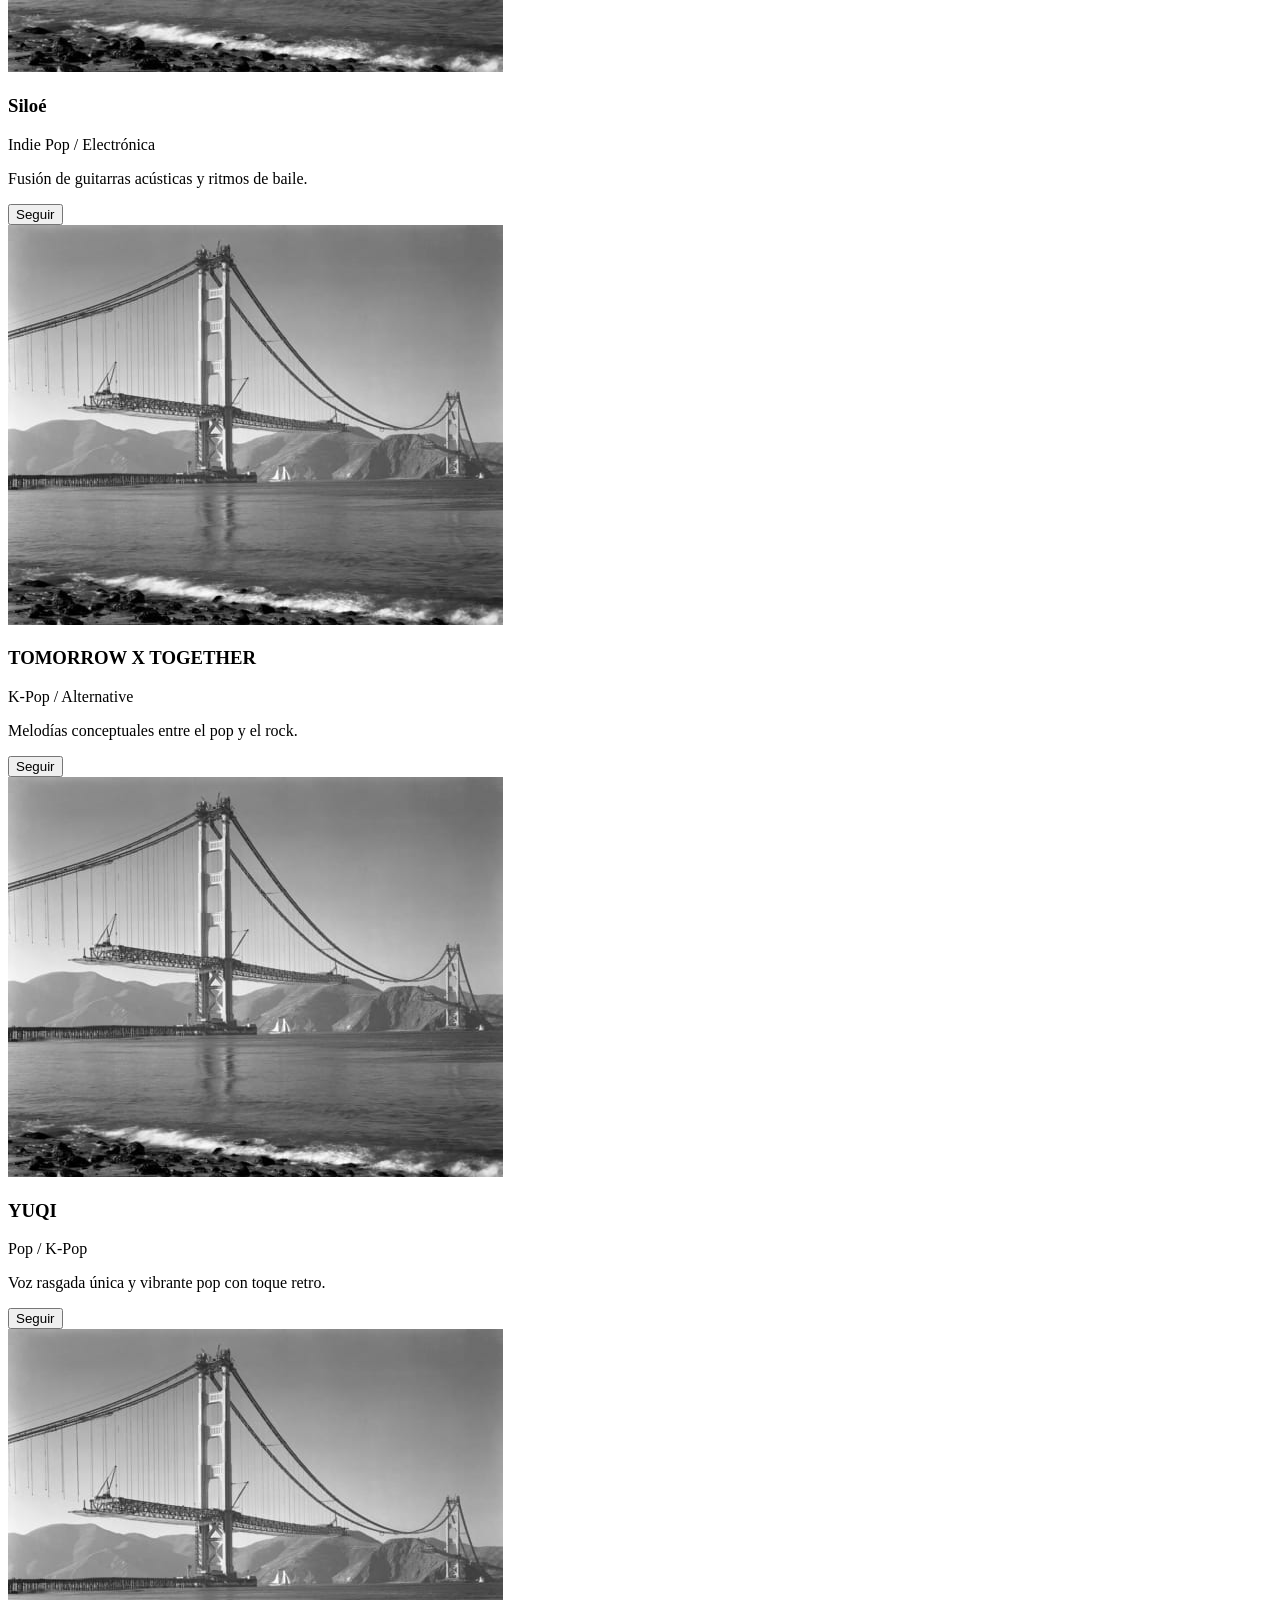
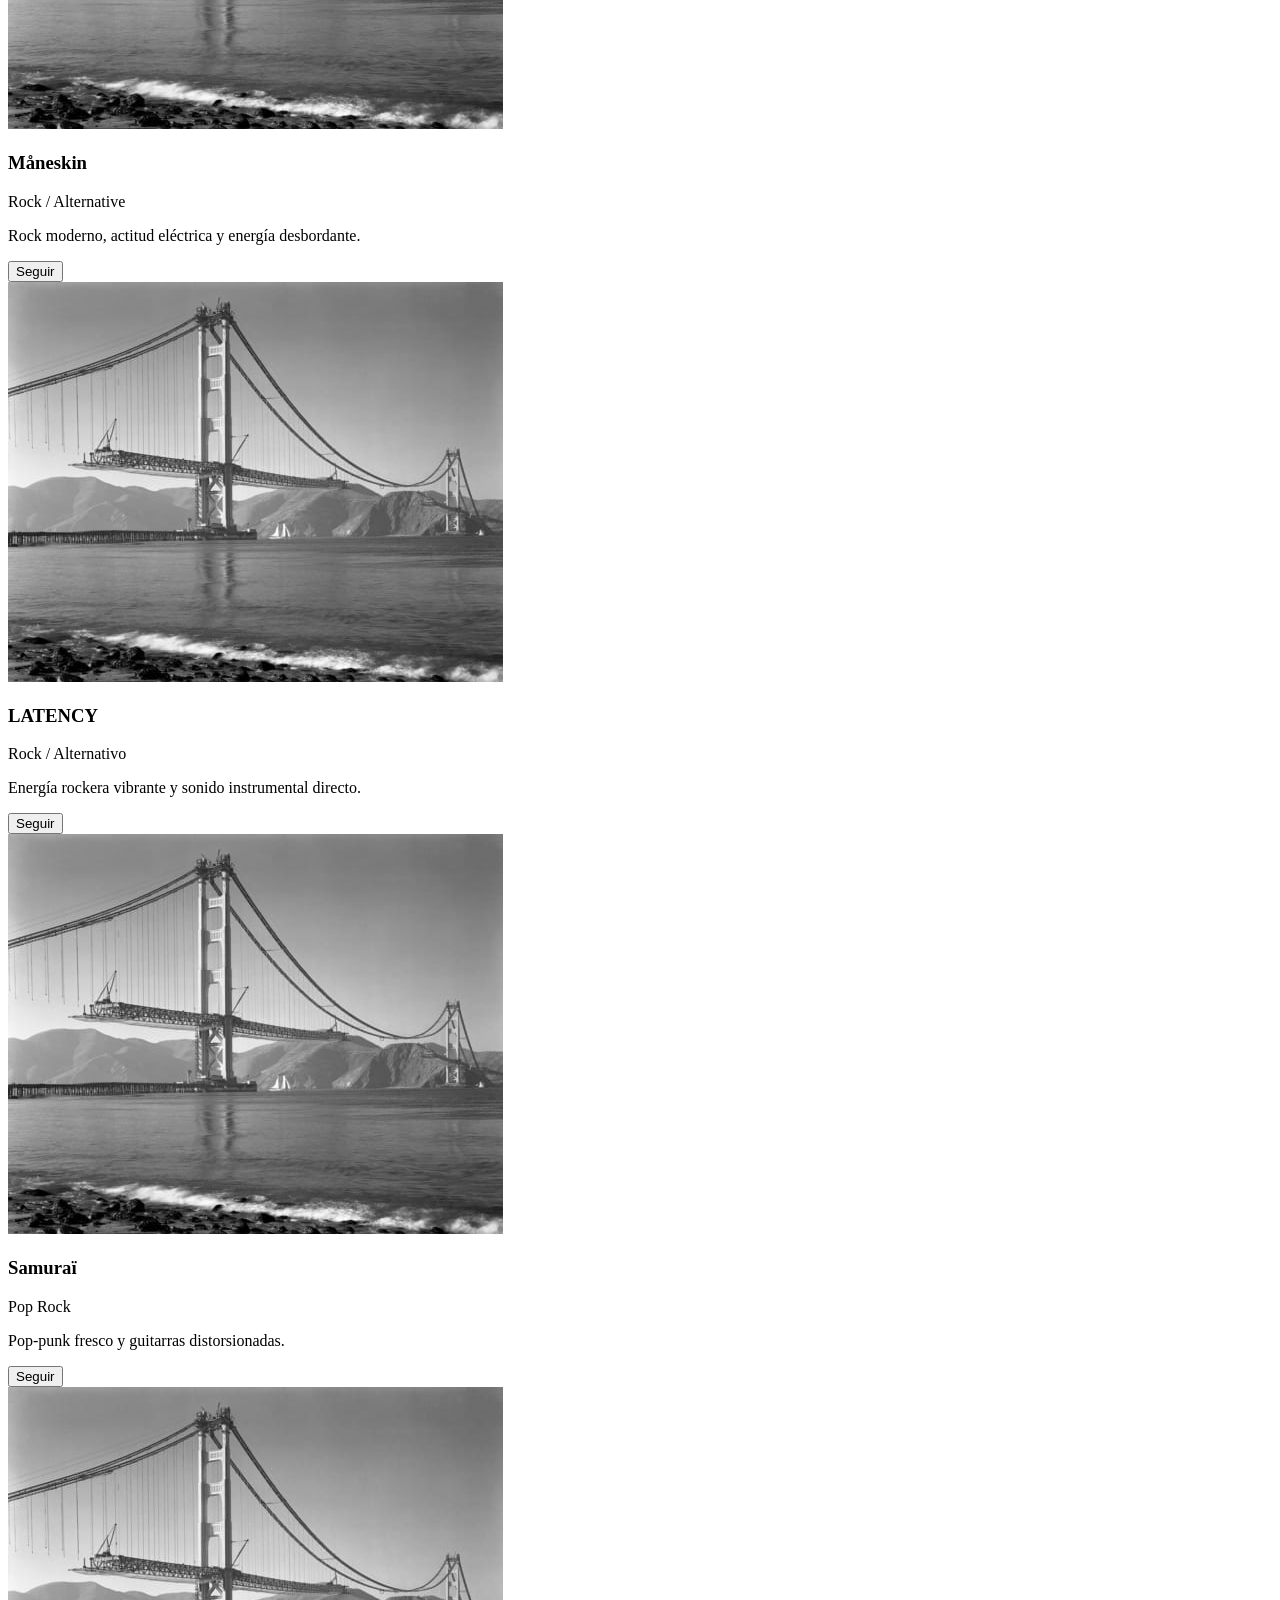
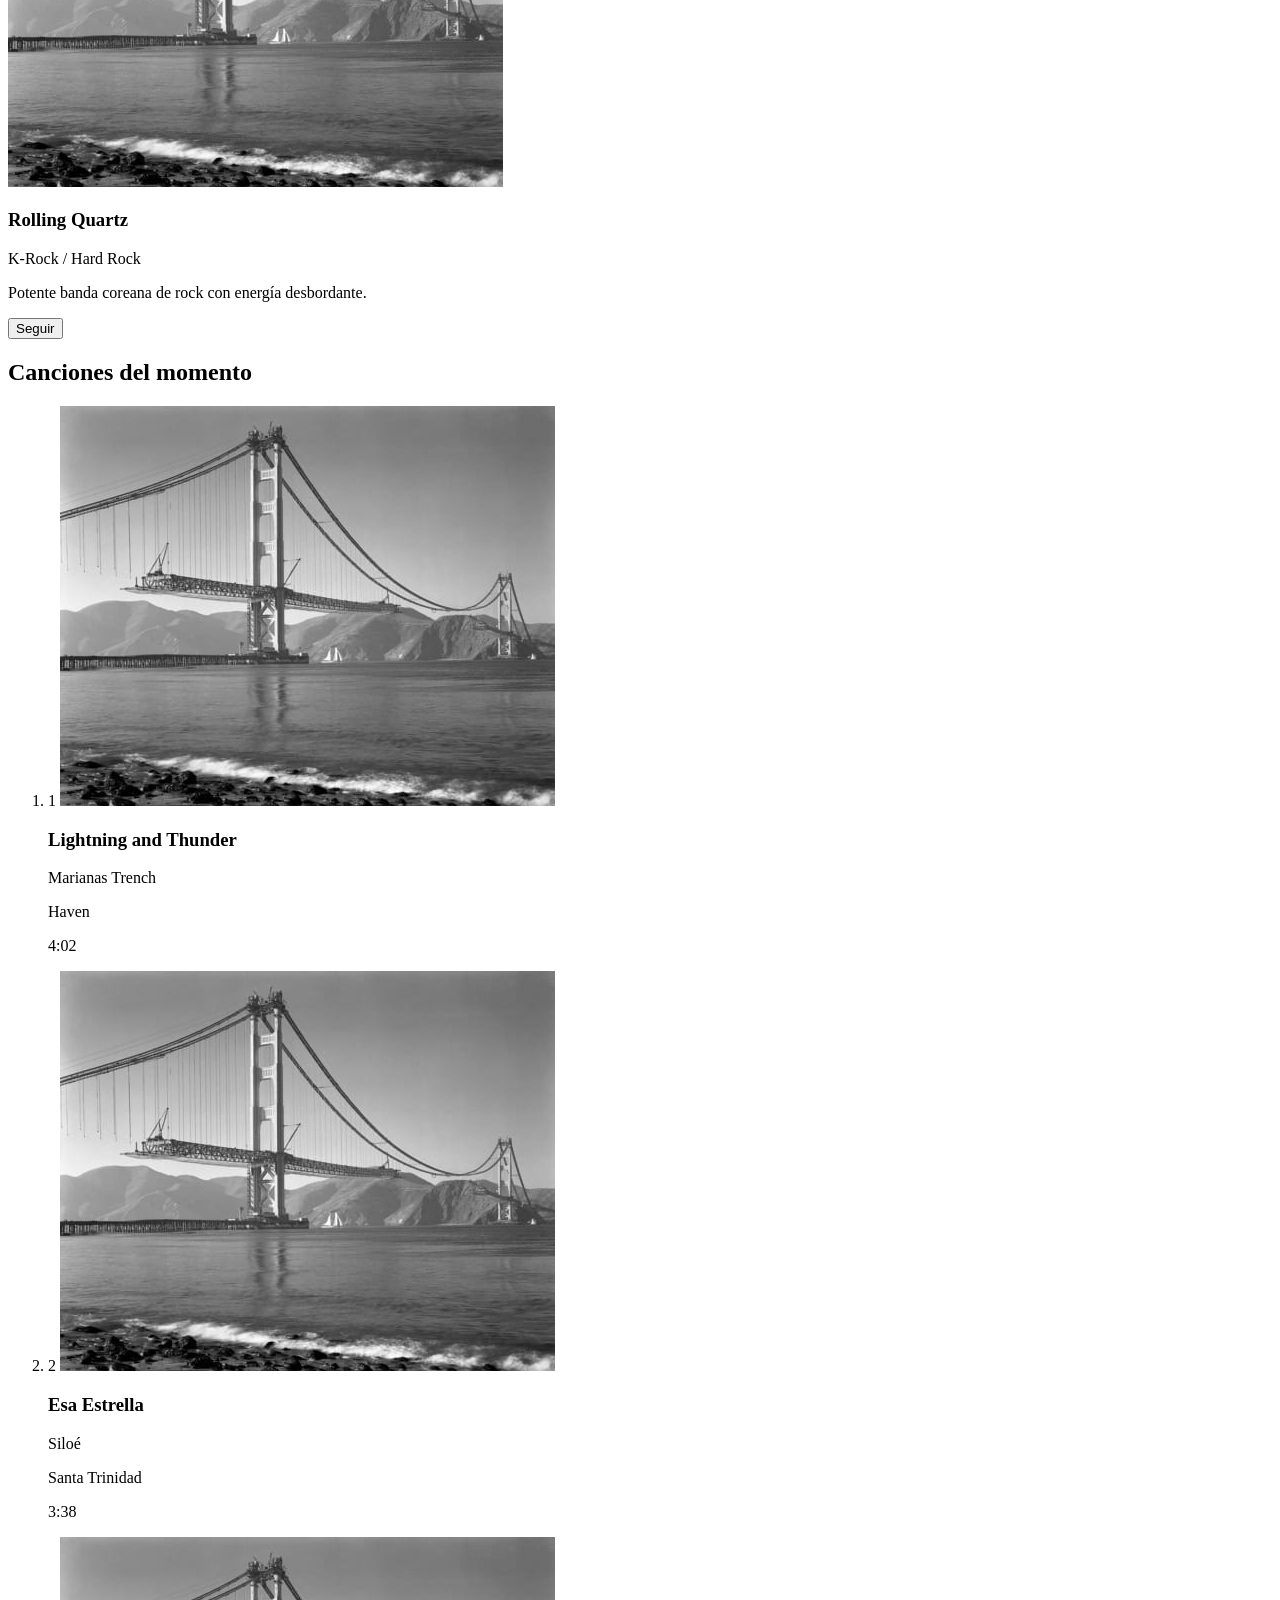
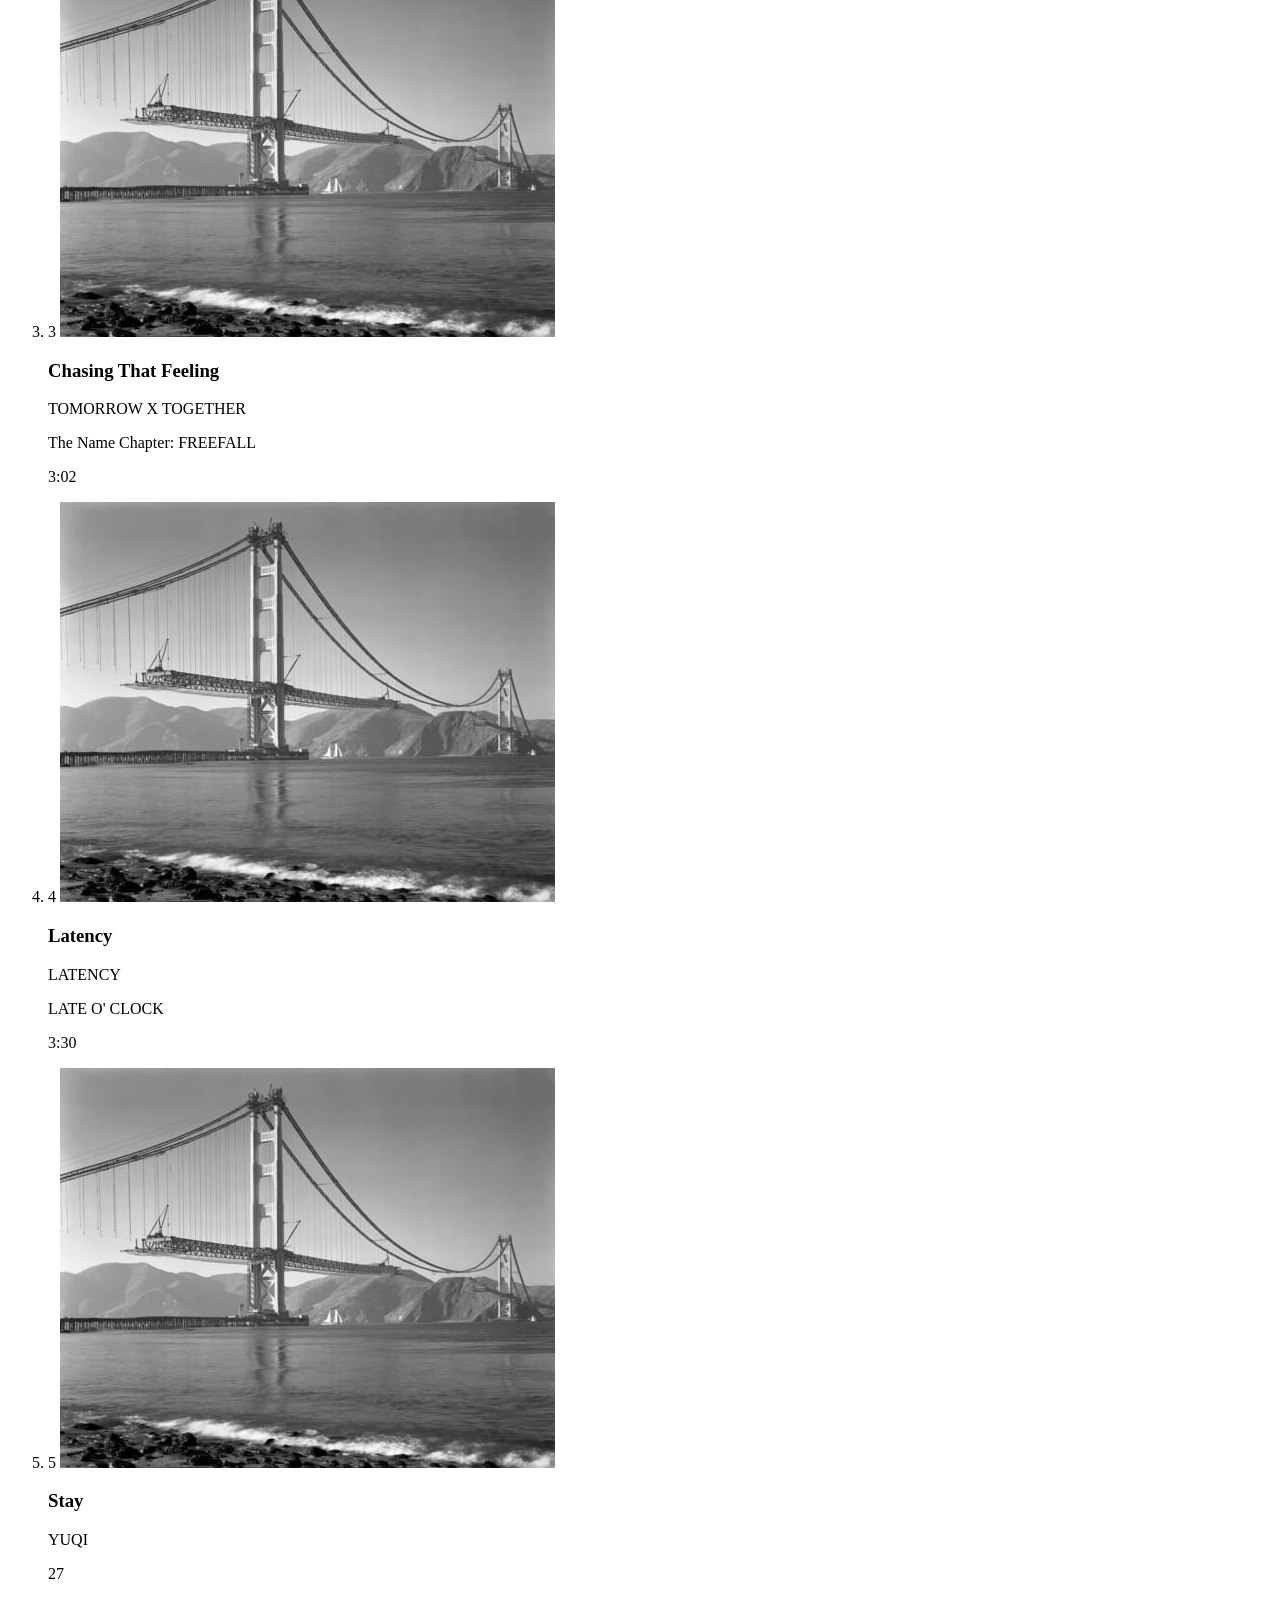
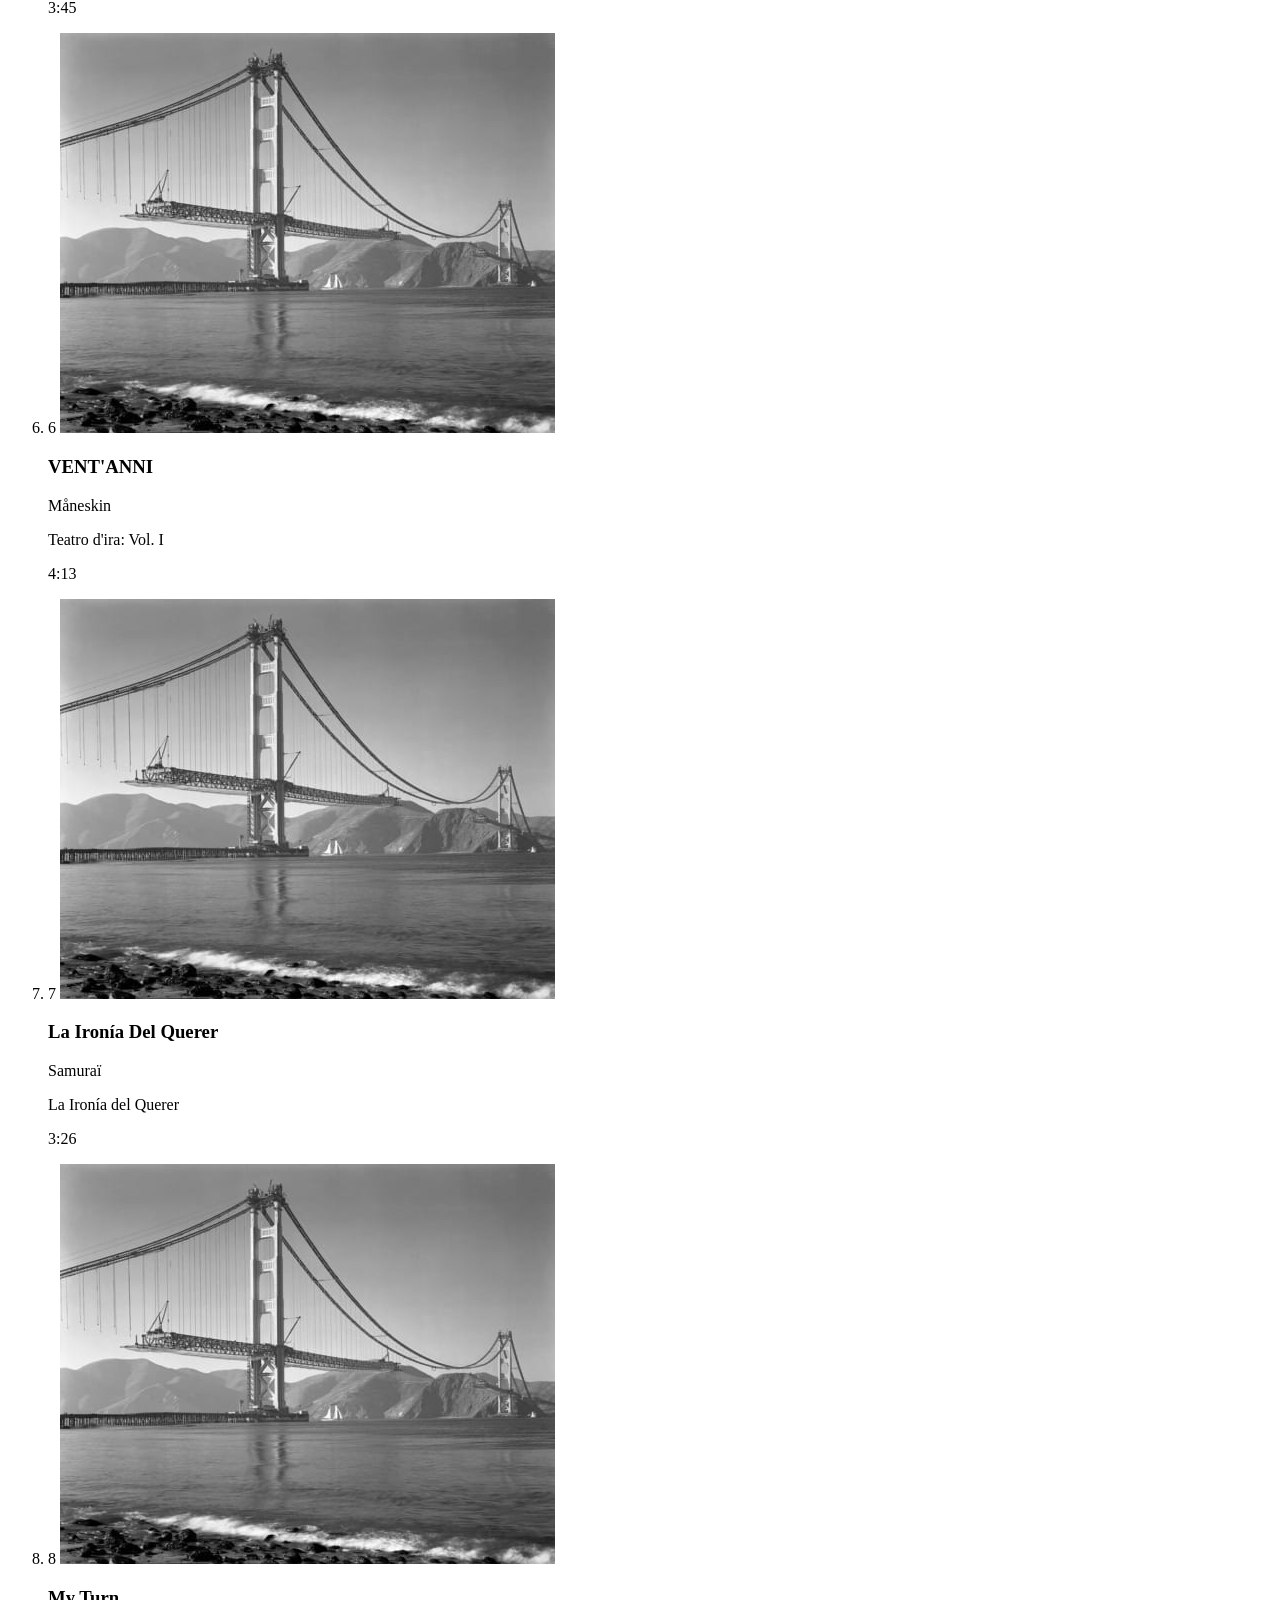
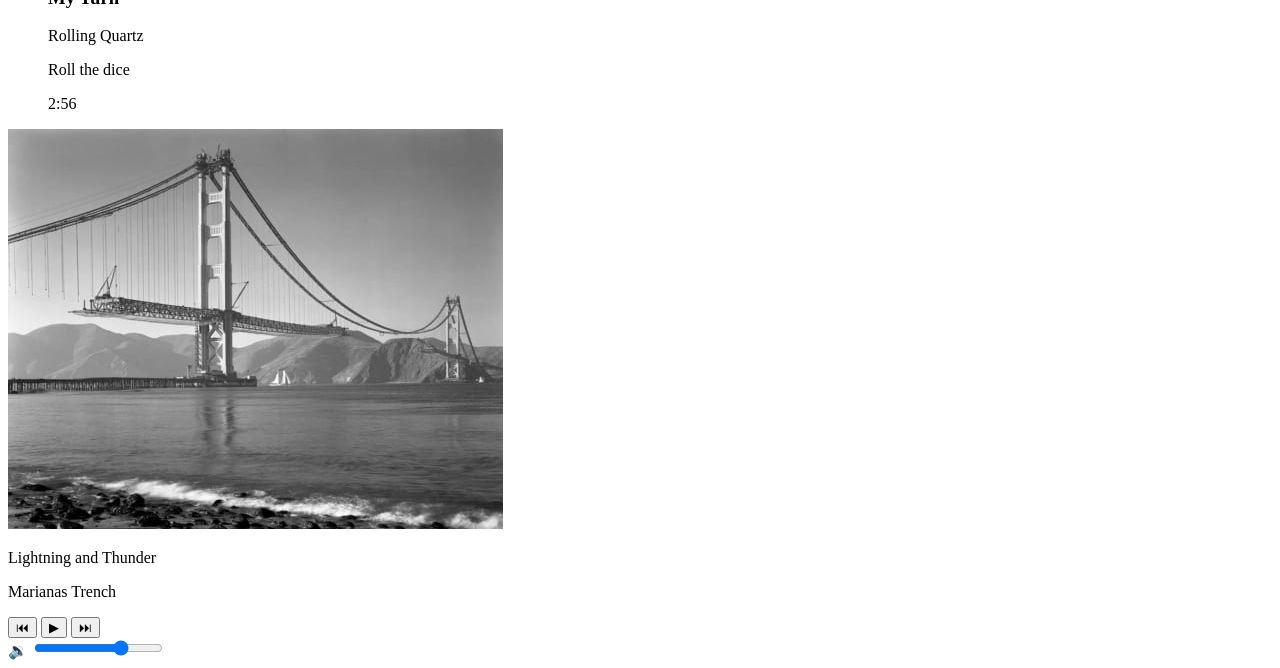
==== commit 0dfe2e89: "k" ====
--- a/UT3/HernandezSanchezRodrigo_Flexbox/src/main.html
+++ b/UT3/HernandezSanchezRodrigo_Flexbox/src/main.html
@@ -4,7 +4,7 @@
     <meta charset="UTF-8">
     <meta name="viewport" content="width=device-width, initial-scale=1.0">
     <title>Pulse - Flexbox</title>
-    <link rel="stylesheet" href="../css/principal.css">
+    <link rel="stylesheet" href="../css/prueba.css">
 </head>
 
 <body>
--- a/UT3/HernandezSanchezRodrigo_Flexbox/css/prueba.css
+++ b/UT3/HernandezSanchezRodrigo_Flexbox/css/prueba.css
@@ -0,0 +1,15 @@
+:root{
+    --colorBotonVerde: rgb(70, 224, 118);
+    --colorH123: #fff;
+    --colorGrisTexto: rgb(83, 82, 84);
+}
+
+
+
+.cabecera{
+    display: flex;
+    flex-direction: column;
+    justify-content: center;
+    align-items: center;
+
+}
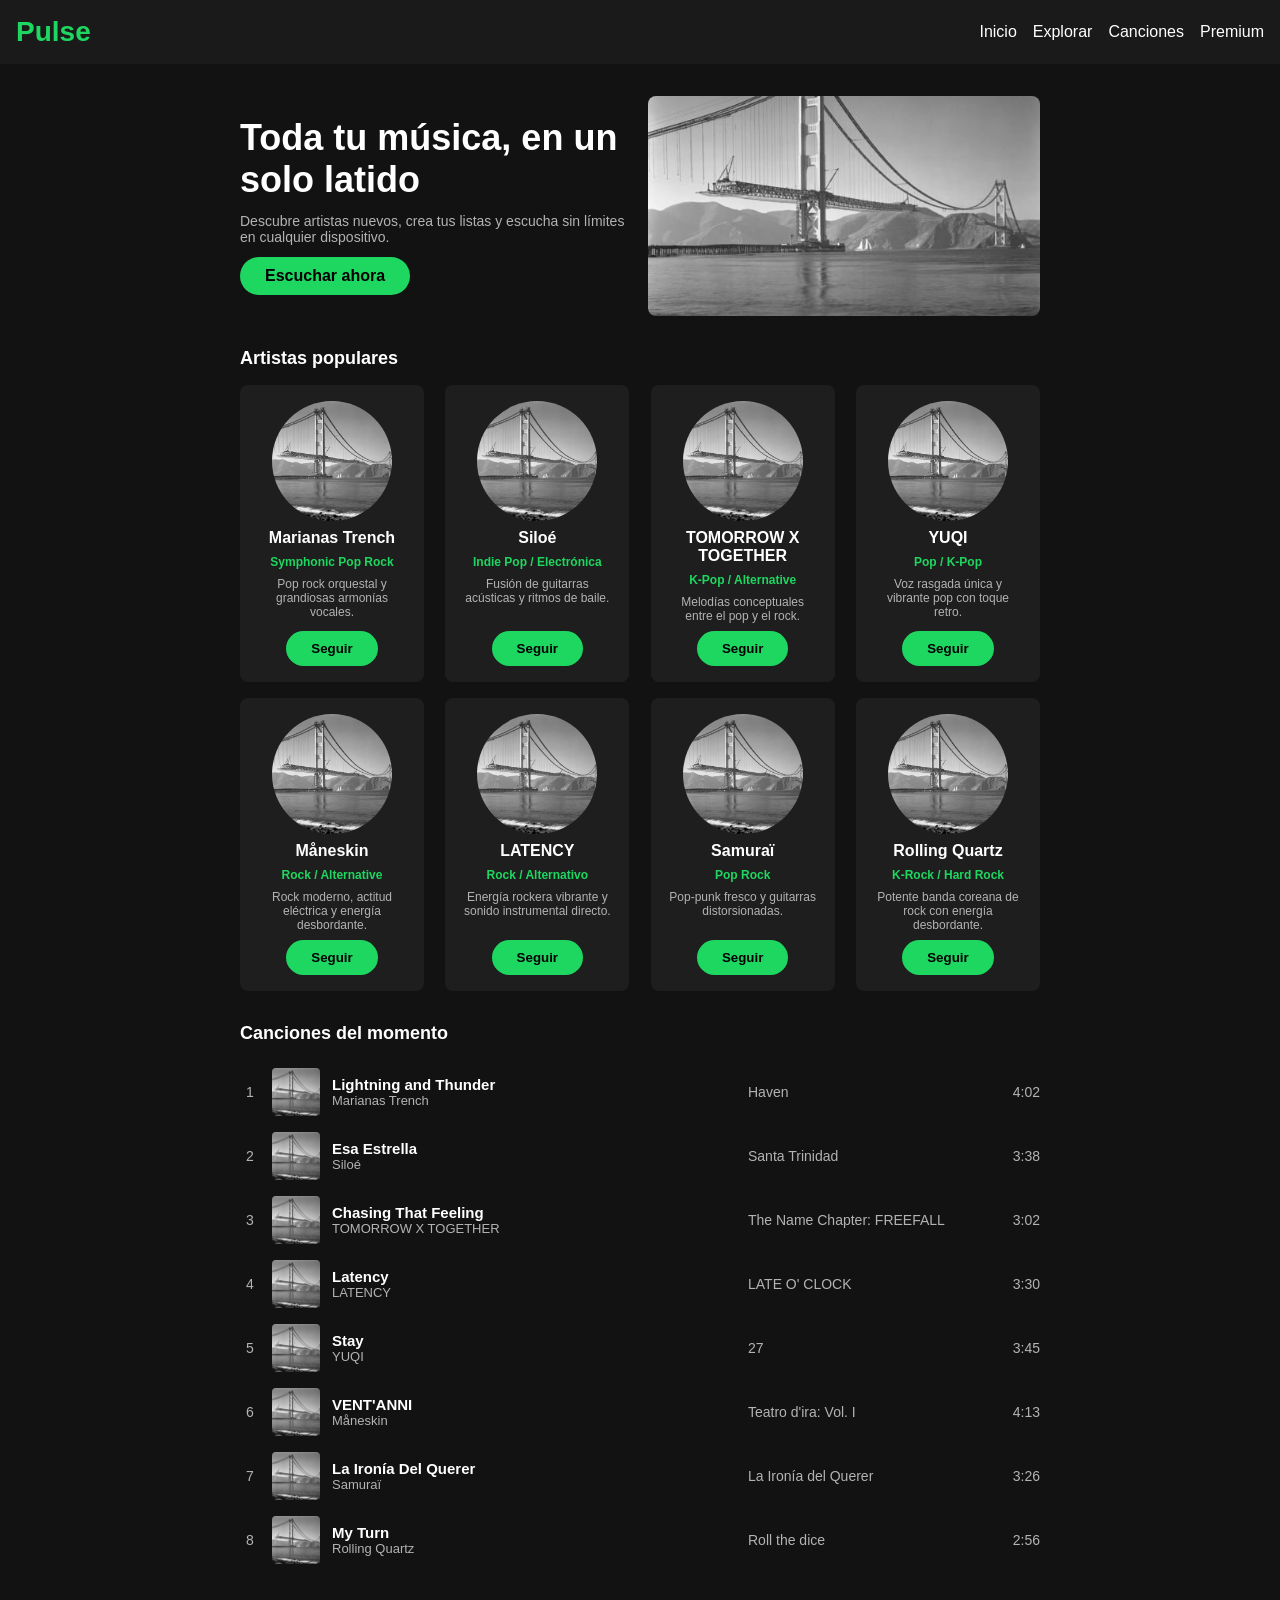
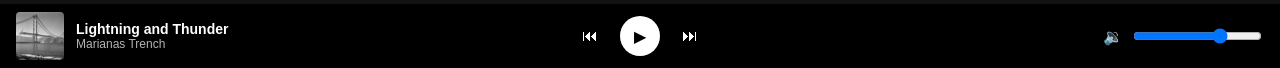
==== commit f0b0f9b7: "k" ====
--- a/UT3/HernandezSanchezRodrigo_Flexbox/src/main.html
+++ b/UT3/HernandezSanchezRodrigo_Flexbox/src/main.html
@@ -4,7 +4,7 @@
     <meta charset="UTF-8">
     <meta name="viewport" content="width=device-width, initial-scale=1.0">
     <title>Pulse - Flexbox</title>
-    <link rel="stylesheet" href="../css/prueba.css">
+    <link rel="stylesheet" href="../css/principal.css">
 </head>
 
 <body>
--- a/UT3/HernandezSanchezRodrigo_Flexbox/css/principal.css
+++ b/UT3/HernandezSanchezRodrigo_Flexbox/css/principal.css
@@ -0,0 +1,446 @@
+/*VARIABLES*/
+:root {
+    --verde: #1ed760;
+    --fondo: #121212;
+    --cabecera: #1a1a1a;
+    --tarjeta: #1e1e1e;
+    --gris: #b3b3b3;
+    --blanco: white;
+    --negro: black;
+
+    --espacio-s: 8px;
+    --espacio-m: 16px;
+    --espacio-l: 32px;
+}
+
+/*BODY*/
+/* El html mide toda la ventana para que el min-height del body funcione */
+html {
+    height: 100%;
+}
+
+/* Columna flex que mide como mínimo toda la ventana */
+body {
+    margin: 0;
+    min-height: 100%;
+    display: flex;
+    flex-direction: column;
+    font-family: Arial, sans-serif;
+    background-color: var(--fondo);
+    color: var(--blanco);
+}
+
+/* Enlaces sin subrayado */
+a {
+    text-decoration: none;
+}
+
+/* Las imágenes no se salen de su contenedor */
+img {
+    max-width: 100%;
+}
+
+/* Quita el margen por defecto de títulos y párrafos */
+.hero-texto h1,
+.hero-texto p,
+.artista h3,
+.artista-genero,
+.artista-descripcion,
+.cancion-info h3,
+.cancion-info p,
+.cancion-album,
+.cancion-duracion,
+.reproductor-titulo,
+.reproductor-artista {
+    margin: 0;
+}
+
+/* Botón verde reutilizable, con el texto centrado */
+.boton {
+    display: flex;
+    justify-content: center;
+    padding: 10px 25px;
+    border: none;
+    border-radius: 30px;
+    background-color: var(--verde);
+    color: var(--negro);
+    font-weight: bold;
+}
+
+/* ---------- HEADER ---------- */
+/* Móvil: logo arriba y menú debajo, todo centrado */
+.cabecera {
+    display: flex;
+    flex-direction: column;
+    align-items: center;
+    gap: var(--espacio-s);
+    padding: var(--espacio-m);
+    background-color: var(--cabecera);
+}
+
+/* Logo verde */
+.logo {
+    font-size: 28px;
+    font-weight: bold;
+    color: var(--verde);
+}
+
+/* Menú en fila que salta de línea si no cabe */
+.menu {
+    display: flex;
+    flex-wrap: wrap;
+    justify-content: center;
+    gap: var(--espacio-m);
+    margin: 0;
+    padding: 0;
+    list-style: none;
+}
+
+/* Enlaces del menú en blanco */
+.menu a {
+    color: var(--blanco);
+}
+
+/* ---------- MAIN ---------- */
+/* Ocupa el espacio libre (empuja el reproductor abajo) y se centra */
+.contenido {
+    flex: 1;
+    width: 90%;
+    max-width: 800px;
+    margin: 0 auto;
+    padding: var(--espacio-m) 0;
+}
+
+/* ---------- HERO ---------- */
+/* Móvil: texto y luego imagen, en columna y centrados */
+.hero {
+    display: flex;
+    flex-direction: column;
+    align-items: center;
+    gap: var(--espacio-m);
+    margin-bottom: var(--espacio-l);
+    text-align: center;
+}
+
+/* Título, párrafo y botón en columna centrada */
+.hero-texto {
+    display: flex;
+    flex-direction: column;
+    align-items: center;
+    gap: 12px;
+}
+
+/* Título del hero */
+.hero-texto h1 {
+    font-size: 24px;
+}
+
+/* Párrafo del hero en gris */
+.hero-texto p {
+    font-size: 14px;
+    color: var(--gris);
+}
+
+/* Contenedor de la imagen: flex quita el hueco bajo la imagen */
+.hero-imagen {
+    display: flex;
+    width: 100%;
+    min-width: 0;
+}
+
+/* Imagen del hero a todo el ancho de su contenedor */
+.hero-imagen img {
+    width: 100%;
+    height: 220px;
+    object-fit: cover;
+    border-radius: 8px;
+}
+
+/* ---------- ARTISTAS ---------- */
+/* Títulos de las secciones de artistas y canciones */
+.artistas h2, .canciones h2 {
+    margin: 0 0 var(--espacio-m) 0;
+    font-size: 18px;
+}
+
+/* Cards en fila que saltan de línea; las de una fila miden lo mismo de alto */
+.artistas-lista {
+    display: flex;
+    flex-direction: column;
+    flex-wrap: wrap;
+    gap: var(--espacio-m);
+    margin-bottom: var(--espacio-l);
+}
+
+/* Móvil: 1 card por línea; el width no crece, así la última fila no se estira */
+.artista {
+    display: flex;
+    flex-direction: column;
+    align-items: center;
+    gap: var(--espacio-s);
+    padding: var(--espacio-m);
+    background-color: var(--tarjeta);
+    border-radius: 8px;
+    text-align: center;
+}
+
+/* Imagen redonda sin deformarse */
+.artista img {
+    width: 120px;
+    height: 120px;
+    object-fit: cover;
+    border-radius: 50%;
+}
+
+/* Nombre del artista */
+.artista h3 {
+    font-size: 16px;
+}
+
+/* Género en verde */
+.artista-genero {
+    font-size: 12px;
+    font-weight: bold;
+    color: var(--verde);
+}
+
+/* Descripción en gris */
+.artista-descripcion {
+    font-size: 12px;
+    color: var(--gris);
+}
+
+/* El botón se pega al fondo de la card */
+.artista .boton {
+    margin-top: auto;
+}
+
+/* ---------- CANCIONES ---------- */
+/* Lista en columna sin los números del ol */
+.canciones-lista {
+    display: flex;
+    flex-direction: column;
+    margin: 0;
+    padding: 0;
+    list-style: none;
+}
+
+/* Cada fila: número, portada, info, álbum y duración alineados */
+.cancion {
+    display: flex;
+    align-items: center;
+    gap: 12px;
+    padding: var(--espacio-s) 0;
+}
+
+/* Número con ancho fijo */
+.cancion-numero {
+    flex: 0 0 20px;
+    font-size: 14px;
+    color: var(--gris);
+    text-align: center;
+}
+
+/* Portadas de la lista y del reproductor: ni se deforman ni se encogen */
+.cancion img,
+.reproductor-cancion img {
+    flex-shrink: 0;
+    width: 48px;
+    height: 48px;
+    object-fit: cover;
+    border-radius: 4px;
+}
+
+/* Título + artista ocupan todo el espacio libre */
+.cancion-info {
+    flex: 1;
+    min-width: 0;
+}
+
+/* Título de la canción */
+.cancion-info h3 {
+    font-size: 15px;
+}
+
+/* Artista de la canción */
+.cancion-info p {
+    font-size: 13px;
+    color: var(--gris);
+}
+
+/* Álbum oculto en móvil */
+.cancion-album {
+    display: none;
+    font-size: 14px;
+    color: var(--gris);
+}
+
+/* Duración alineada a la derecha */
+.cancion-duracion {
+    flex: 0 0 40px;
+    font-size: 14px;
+    color: var(--gris);
+    text-align: right;
+}
+
+/* ---------- FOOTER (REPRODUCTOR) ---------- */
+/* Móvil: canción a la izquierda y play a la derecha */
+.reproductor {
+    display: flex;
+    align-items: center;
+    justify-content: space-between;
+    gap: var(--espacio-m);
+    padding: var(--espacio-s) var(--espacio-m);
+    background-color: var(--negro);
+}
+
+/* Zona izquierda: portada + datos */
+.reproductor-cancion {
+    flex: 1;
+    display: flex;
+    align-items: center;
+    gap: 12px;
+    min-width: 0;
+}
+
+/* Título de la canción actual */
+.reproductor-titulo {
+    font-size: 14px;
+    font-weight: bold;
+}
+
+/* Artista de la canción actual */
+.reproductor-artista {
+    font-size: 12px;
+    color: var(--gris);
+}
+
+/* Zona central: controles centrados */
+.reproductor-controles {
+    display: flex;
+    align-items: center;
+    justify-content: center;
+    gap: var(--espacio-m);
+}
+
+/* Botones de control sin aspecto de botón */
+.control {
+    border: none;
+    background: none;
+    color: var(--blanco);
+    font-size: 16px;
+}
+
+/* Play: círculo blanco con el icono centrado */
+.control-play {
+    display: flex;
+    align-items: center;
+    justify-content: center;
+    width: 40px;
+    height: 40px;
+    border-radius: 50%;
+    background-color: var(--blanco);
+    color: var(--negro);
+}
+
+/* Anterior y siguiente ocultos en móvil */
+.control-extra {
+    display: none;
+}
+
+/* Zona derecha: volumen oculto en móvil */
+.reproductor-volumen {
+    display: none;
+    align-items: center;
+    justify-content: flex-end;
+    gap: var(--espacio-s);
+}
+
+/* ---------- MEDIA QUERIES ---------- */
+/* 480px (extra): el enunciado pide 2 cards por línea entre 480px y 768px */
+@media (min-width: 480px) {
+    /* Cards en fila: la primera pegada a la izquierda y la última a la derecha */
+    .artistas-lista {
+        flex-direction: row;
+        justify-content: space-between;
+    }
+
+    /* 2 cards por línea */
+    .artista {
+        width: 38%;
+    }
+}
+
+/* 768px */
+@media (min-width: 768px) {
+    /* Header: fila, logo a la izquierda y menú a la derecha */
+    .cabecera {
+        flex-direction: row;
+        justify-content: space-between;
+    }
+
+    /* Hero: fila, con el texto centrado verticalmente y a la izquierda */
+    .hero {
+        flex-direction: row;
+        align-items: center;
+        text-align: left;
+    }
+
+    /* Hero: el texto ocupa la mitad y se alinea a la izquierda */
+    .hero-texto {
+        flex: 1;
+        align-items: flex-start;
+    }
+
+    /* Hero: la imagen ocupa la otra mitad */
+    .hero-imagen {
+        flex: 1;
+    }
+
+    /* Hero: título más grande */
+    .hero-texto h1 {
+        font-size: 32px;
+    }
+
+    /* Artistas: 4 cards por línea */
+    .artista {
+        width: 18%;
+    }
+
+    /* Canciones: se muestra el álbum */
+    .cancion-album {
+        display: flex;
+        width: 30%;
+    }
+
+    /* Reproductor: las tres zonas ocupan lo mismo */
+    .reproductor-cancion,
+    .reproductor-controles,
+    .reproductor-volumen {
+        flex: 1;
+    }
+
+    /* Reproductor: se muestran anterior, siguiente y volumen */
+    .control-extra,
+    .reproductor-volumen {
+        display: flex;
+    }
+}
+
+/* 1024px */
+@media (min-width: 1024px) {
+    /* Main: más espacio arriba y abajo */
+    .contenido {
+        padding: var(--espacio-l) 0;
+    }
+
+    /* Hero: título aún más grande */
+    .hero-texto h1 {
+        font-size: 36px;
+    }
+
+    /* Artistas: cards algo más anchas */
+    .artista {
+        width: 19%;
+    }
+}
